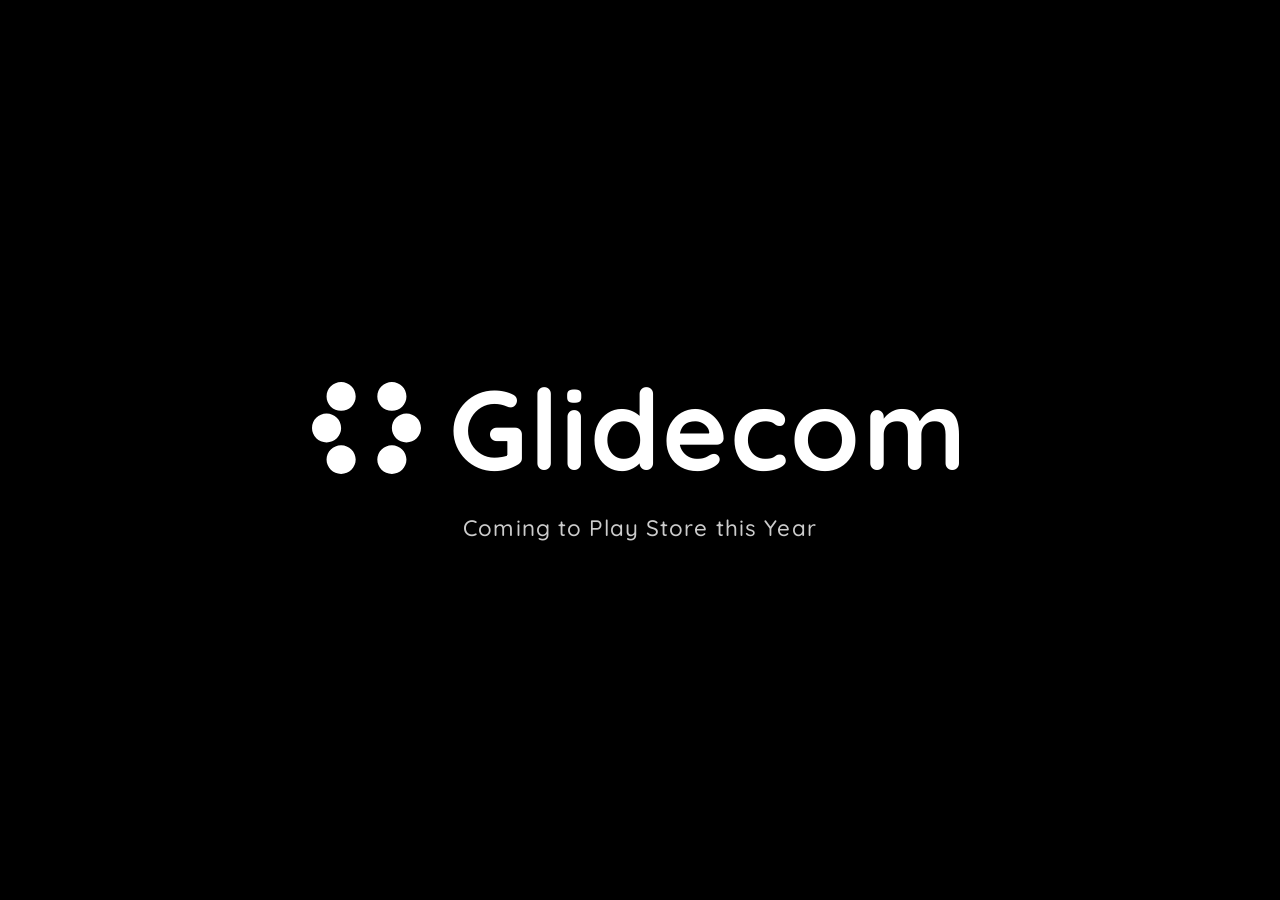
==== index.html @ dad22afb "added nylas page" ====
<!DOCTYPE html>
<html lang="en">
<head>
<meta charset="UTF-8">
<meta name="viewport" content="width=device-width, initial-scale=1.0">
<title>Glidecom</title>
<link rel="icon" type="image/svg+xml" href="glidecom_logo.svg">
<link rel="preconnect" href="https://fonts.googleapis.com">
<link rel="preconnect" href="https://fonts.gstatic.com" crossorigin>
<link href="https://fonts.googleapis.com/css2?family=Quicksand:wght@400;500;600;700&display=swap" rel="stylesheet">
<link rel="stylesheet" href="styles.css">
</head>
<body>
  <div class="title-row">
    <img src="glidecom_logo.svg" alt="Glidecom logo">
    <h1>Glidecom</h1>
  </div>
  <p>Coming to Play Store this Year</p>
</body>
</html>
---- styles.css ----
* {
  box-sizing: border-box;
  margin: 0;
  padding: 0;
}

html,
body {
  height: 100%;
}

body {
  display: flex;
  flex-direction: column;
  align-items: center;
  justify-content: center;
  padding: 24px;
  background-color: #000;
  color: #fff;
  font-family: 'Quicksand', sans-serif;
  text-align: center;
}

.title-row {
  display: flex;
  align-items: center;
  justify-content: center;
  gap: clamp(12px, 2.5vw, 28px);
}

.title-row img {
  width: auto;
  height: clamp(2.6rem, 8vw, 5.8rem);
}

h1 {
  font-size: clamp(3rem, 10vw, 7rem);
  font-weight: 700;
  letter-spacing: 0.02em;
}

p {
  margin-top: 16px;
  color: #ccc;
  font-size: clamp(1rem, 2.5vw, 1.4rem);
  font-weight: 500;
  letter-spacing: 0.05em;
}

.success-page {
  max-width: 700px;
}

.success-page img {
  width: clamp(3rem, 9vw, 5.8rem);
  height: auto;
  margin-bottom: 24px;
}

.success-page h1 {
  font-size: clamp(2.2rem, 7vw, 4.5rem);
}
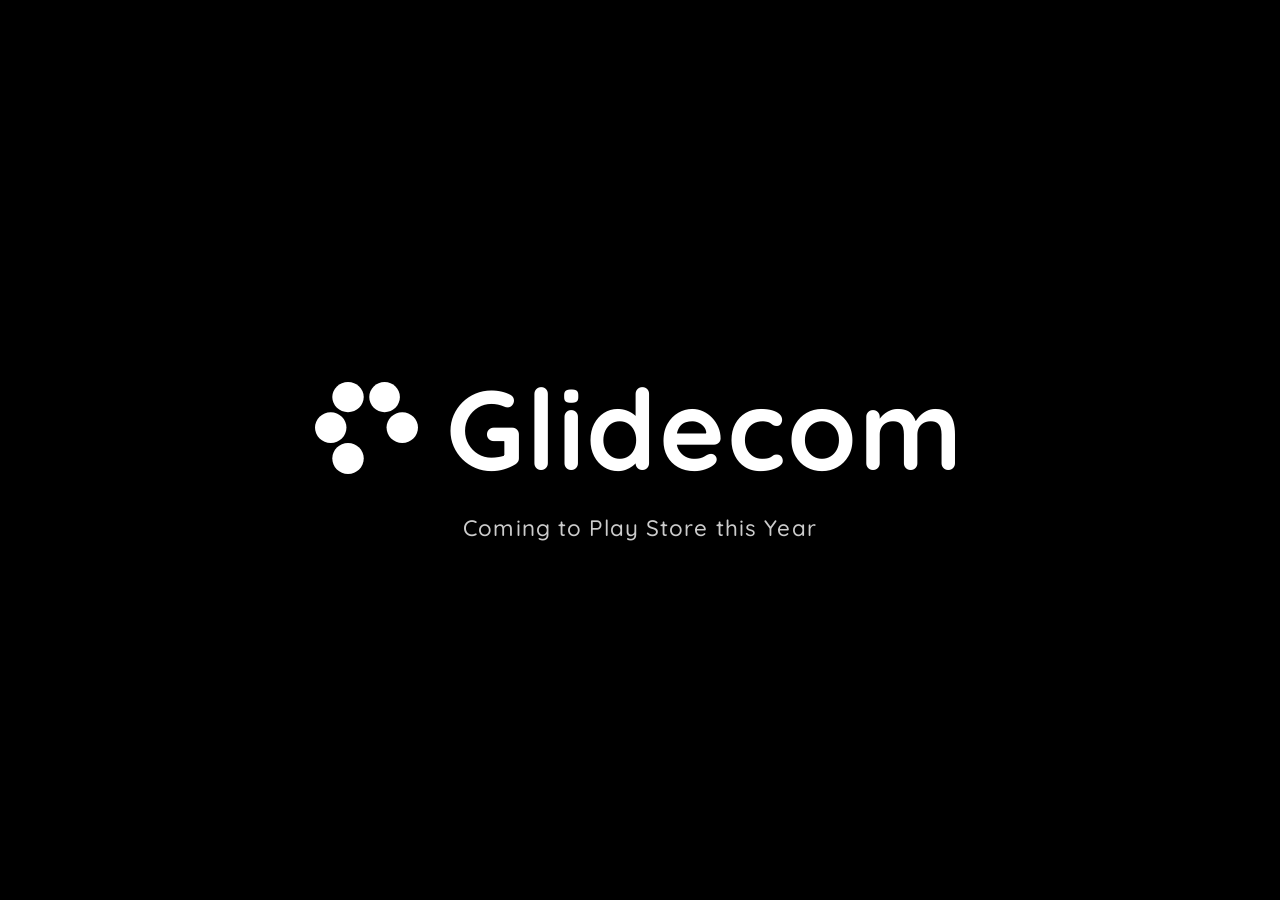
==== commit 3ac8cb26: "new nylas oauth callback page with hybrid redirect" ====
--- a/index.html
+++ b/index.html
@@ -4,7 +4,7 @@
 <meta charset="UTF-8">
 <meta name="viewport" content="width=device-width, initial-scale=1.0">
 <title>Glidecom</title>
-<link rel="icon" type="image/svg+xml" href="glidecom_logo.svg">
+<link rel="icon" type="image/svg+xml" href="assets/glidecom_logo.svg">
 <link rel="preconnect" href="https://fonts.googleapis.com">
 <link rel="preconnect" href="https://fonts.gstatic.com" crossorigin>
 <link href="https://fonts.googleapis.com/css2?family=Quicksand:wght@400;500;600;700&display=swap" rel="stylesheet">
@@ -12,7 +12,7 @@
 </head>
 <body>
   <div class="title-row">
-    <img src="glidecom_logo.svg" alt="Glidecom logo">
+    <img src="assets/glidecom_logo.svg" alt="Glidecom logo">
     <h1>Glidecom</h1>
   </div>
   <p>Coming to Play Store this Year</p>
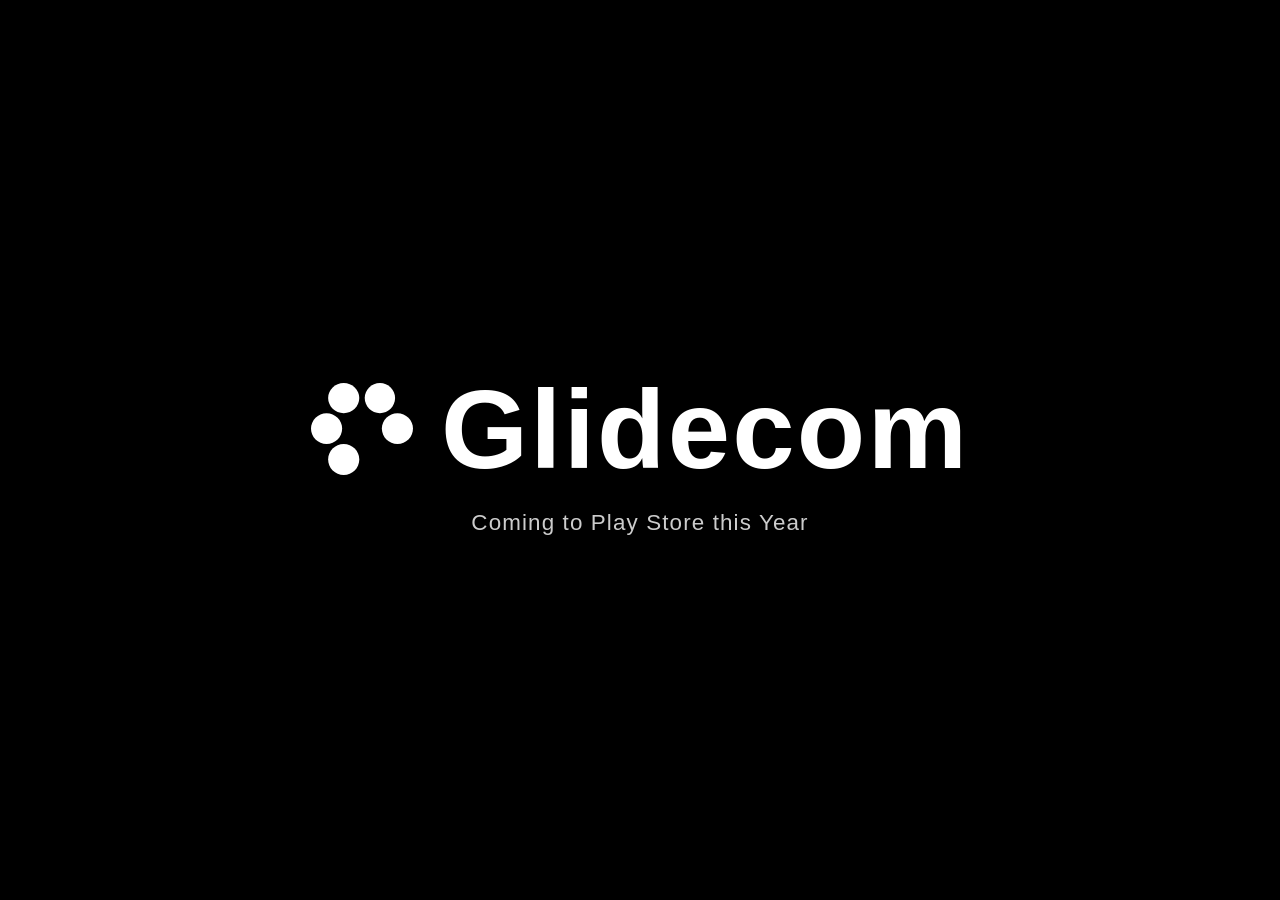
==== commit 3ea8c093: "rechtstexte" ====
--- a/index.html
+++ b/index.html
@@ -5,9 +5,6 @@
 <meta name="viewport" content="width=device-width, initial-scale=1.0">
 <title>Glidecom</title>
 <link rel="icon" type="image/svg+xml" href="assets/glidecom_logo.svg">
-<link rel="preconnect" href="https://fonts.googleapis.com">
-<link rel="preconnect" href="https://fonts.gstatic.com" crossorigin>
-<link href="https://fonts.googleapis.com/css2?family=Quicksand:wght@400;500;600;700&display=swap" rel="stylesheet">
 <link rel="stylesheet" href="styles.css">
 </head>
 <body>
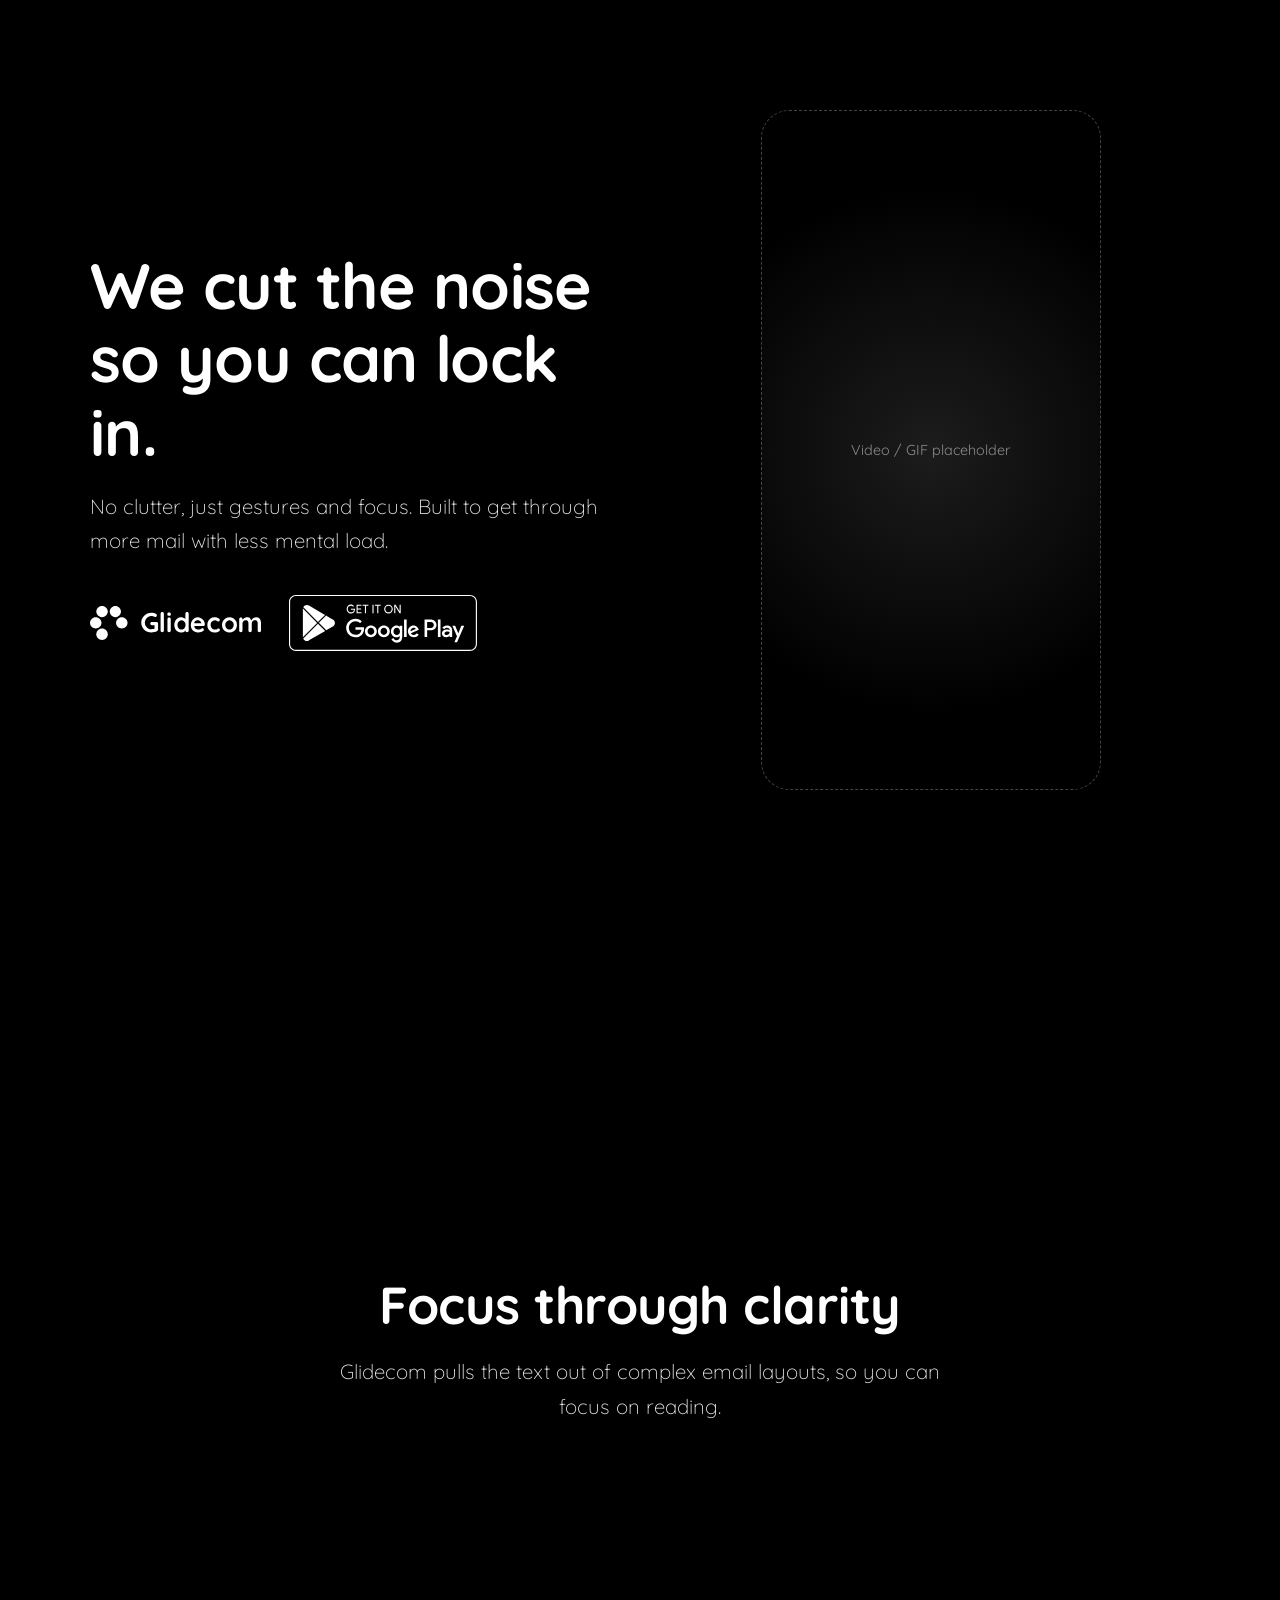
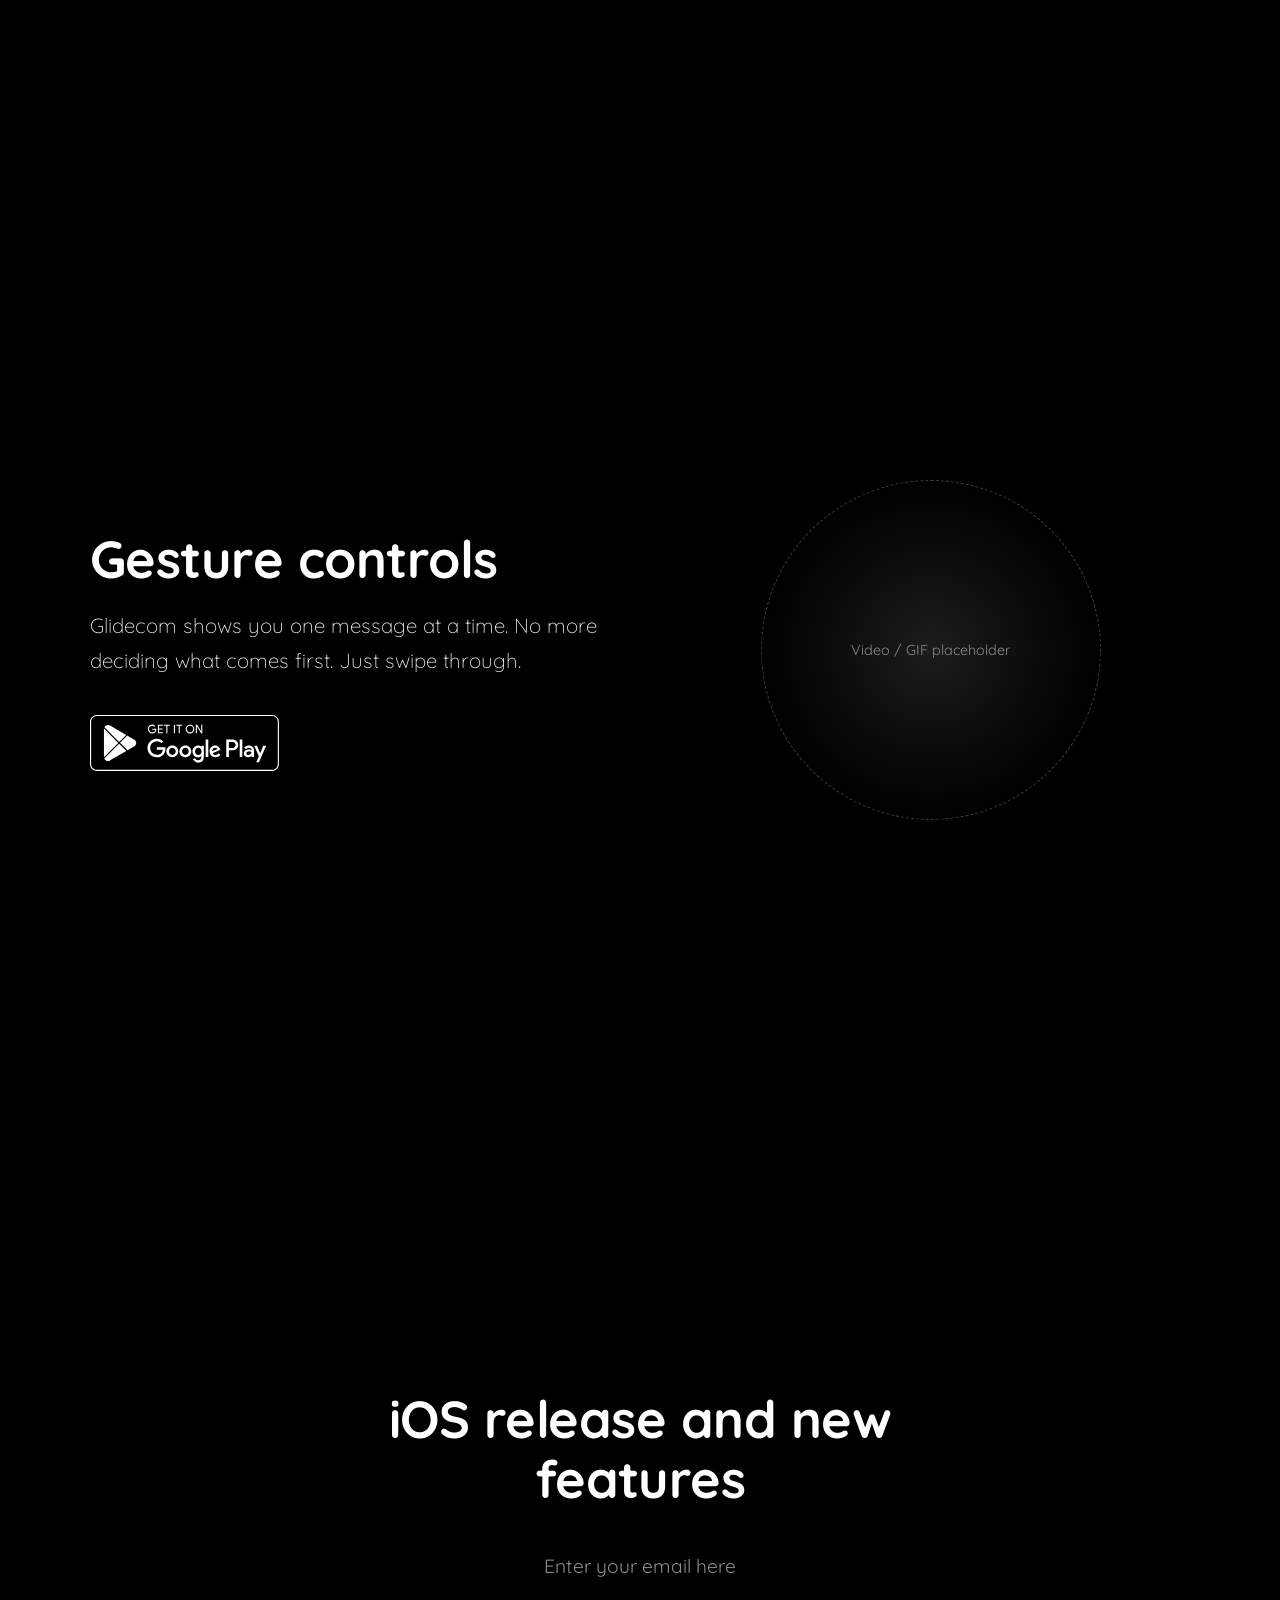
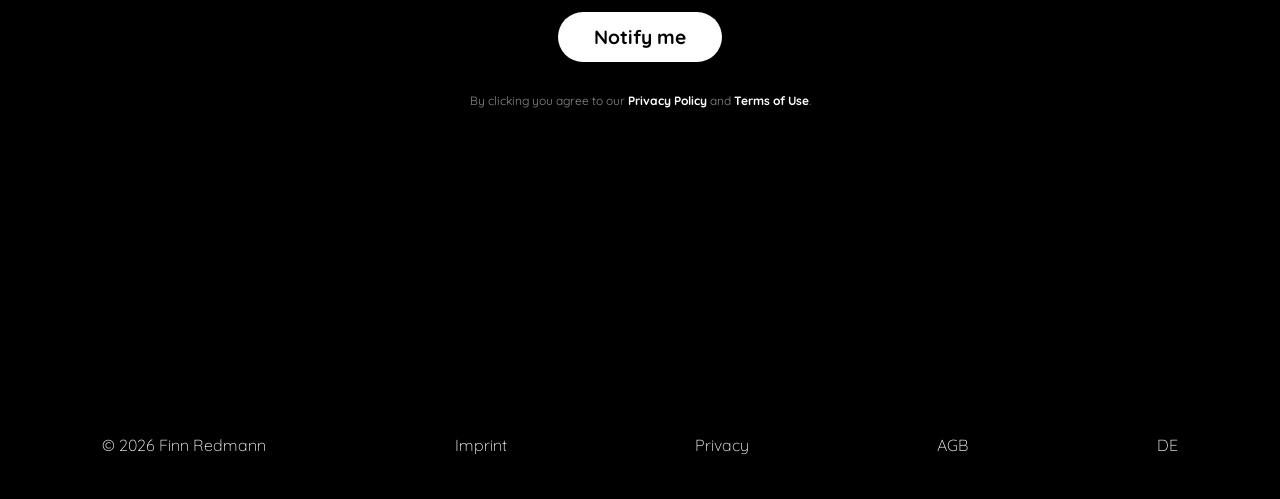
==== commit 475160cd: "landing design" ====
--- a/index.html
+++ b/index.html
@@ -1,17 +1,82 @@
 <!DOCTYPE html>
 <html lang="en">
 <head>
-<meta charset="UTF-8">
-<meta name="viewport" content="width=device-width, initial-scale=1.0">
-<title>Glidecom</title>
-<link rel="icon" type="image/svg+xml" href="assets/glidecom_logo.svg">
+<meta charset="utf-8">
+<meta name="viewport" content="width=device-width, initial-scale=1">
+<title>Glidecom – Email without the noise</title>
+<meta name="description"
+  content="Glidecom is a focused email app for Android. One message at a time, gesture controls, no clutter.">
+<meta name="theme-color" content="#000000">
+<link rel="alternate" hreflang="en" href="/">
+<link rel="alternate" hreflang="de" href="/de/">
+<link rel="preload" href="assets/Quicksand-VariableFont_wght.ttf" as="font" type="font/ttf" crossorigin>
 <link rel="stylesheet" href="styles.css">
 </head>
 <body>
-  <div class="title-row">
-    <img src="assets/glidecom_logo.svg" alt="Glidecom logo">
-    <h1>Glidecom</h1>
+<section class="page">
+  <div class="split">
+    <div>
+      <h1>We cut the noise so you can lock in.</h1>
+      <p class="lead">No clutter, just gestures and focus. Built to get through more mail with less mental load.</p>
+      <div class="cta">
+        <img class="logo" src="assets/glidecom_logo_text.svg" alt="Glidecom">
+        <a href="#" aria-label="Get it on Google Play"><img class="badge" src="assets/play_store_badge_desaturated.svg"
+            alt="Get it on Google Play"></a>
+      </div>
+    </div>
+    <!-- PLATZHALTER: Handy-Mockup (Video/GIF) -->
+    <div class="ph phone">Video / GIF placeholder</div>
   </div>
-  <p>Coming to Play Store this Year</p>
+</section>
+
+<section class="page">
+  <div class="center">
+    <h2>Focus through clarity</h2>
+    <p class="lead">Glidecom pulls the text out of complex email layouts, so you can focus on reading.</p>
+  </div>
+</section>
+
+<section class="page">
+  <div class="split">
+    <div>
+      <h2>Gesture controls</h2>
+      <p class="lead">Glidecom shows you one message at a time. No more deciding what comes first. Just swipe through.
+      </p>
+      <div class="cta">
+        <a href="#" aria-label="Get it on Google Play"><img class="badge" src="assets/play_store_badge_desaturated.svg"
+            alt="Get it on Google Play"></a>
+      </div>
+    </div>
+    <!-- PLATZHALTER: Grafik Gesten (Video/GIF) -->
+    <div class="ph sq">Video / GIF placeholder</div>
+  </div>
+</section>
+
+<section class="page">
+  <div class="center">
+    <h2>iOS release and new features</h2>
+    <div id="signup">
+      <form id="nl" class="nl" data-ok="You're on the list. We'll let you know." data-dup="You're already on the list."
+        data-err="Something went wrong. Please try again.">
+        <input type="email" name="email" required autocomplete="email" placeholder="Enter your email here"
+          aria-label="Enter your email here">
+        <button type="submit">Notify me</button>
+        <p id="msg" role="status" aria-live="polite"></p>
+      </form>
+      <p class="legal">By clicking you agree to our <a href="/privacy-policy/">Privacy Policy</a> and <a
+          href="/terms-of-use/">Terms of Use</a>.</p>
+    </div>
+  </div>
+</section>
+
+<footer>
+  <span>© 2026 Finn Redmann</span>
+  <a href="/imprint/">Imprint</a>
+  <a href="/privacy-policy/">Privacy</a>
+  <a href="/terms-of-use/">AGB</a>
+  <a href="/de/" hreflang="de" lang="de">DE</a>
+</footer>
+
+<script src="app.js"></script>
 </body>
-</html>
+</html>
--- a/styles.css
+++ b/styles.css
@@ -1,63 +1,254 @@
+@font-face {
+  font-family: Quicksand;
+  src: url(assets/Quicksand-VariableFont_wght.ttf) format("truetype");
+  font-weight: 300 700;
+  font-display: swap
+}
+
+:root {
+  --mut: #8a8a8a;
+  --line: #444
+}
 
 * {
   box-sizing: border-box;
-  margin: 0;
-  padding: 0;
-}
-
-html,
+  margin: 0
+}
+
+html {
+  background: #000;
+  color-scheme: dark;
+  scroll-behavior: smooth
+}
+
 body {
-  height: 100%;
-}
-
-body {
-  display: flex;
-  flex-direction: column;
-  align-items: center;
-  justify-content: center;
-  padding: 24px;
-  background-color: #000;
-  color: #fff;
-  font-family: 'Quicksand', sans-serif;
-  text-align: center;
-}
-
-.title-row {
+  background: #000;
+    color: #fff;
+    font-family: Quicksand, system-ui, sans-serif;
+    line-height: 1.7;
+    -webkit-font-smoothing: antialiased
+  }
+  
+  h1,
+  h2 {
+    font-weight: 700;
+    line-height: 1.15;
+    letter-spacing: -.01em
+  }
+  
+  h1 {
+    font-size: clamp(2.4rem, 5.5vw, 4rem)
+  }
+  
+  h2 {
+    font-size: clamp(2rem, 4.5vw, 3.25rem)
+  }
+  
+  .lead {
+    font-size: clamp(1.05rem, 1.6vw, 1.3rem);
+    font-weight: 300;
+    color: #e8e8e8;
+    margin-top: 1.25rem;
+    max-width: 34em
+  }
+  
+  .page {
+    min-height: 100vh;
+    min-height: 100svh;
   display: flex;
   align-items: center;
   justify-content: center;
-  gap: clamp(12px, 2.5vw, 28px);
-}
-
-.title-row img {
+  padding: 64px 24px
+  }
+  
+  .split {
+    display: grid;
+    grid-template-columns: 1fr 1fr;
+    gap: 64px;
+    align-items: center;
+    width: 100%;
+    max-width: 1100px
+  }
+  
+  .center {
+  text-align: center;
+  max-width: 620px;
+    width: 100%
+}
+
+.center .lead {
+  margin-inline: auto
+}
+
+.cta {
+  display: flex;
+  align-items: center;
+  gap: 28px;
+    margin-top: 2.25rem;
+    flex-wrap: wrap
+}
+
+.logo {
+  height: 34px;
   width: auto;
-  height: clamp(2.6rem, 8vw, 5.8rem);
-}
-
-h1 {
-  font-size: clamp(3rem, 10vw, 7rem);
+  display: block
+  }
+  
+  .badge {
+    height: 56px;
+    width: auto;
+    display: block
+  }
+  
+  .ph {
+    width: 100%;
+    max-width: 340px;
+    margin-inline: auto;
+    border: 1.5px dashed var(--line);
+    border-radius: 28px;
+    display: grid;
+    place-items: center;
+    padding: 16px;
+    color: var(--mut);
+    font-size: .9rem;
+    text-align: center;
+    background: radial-gradient(circle, #1c1c1c, #000 70%)
+  }
+  
+  .ph.phone {
+    aspect-ratio: 9/18
+  }
+  
+  .ph.sq {
+    aspect-ratio: 1;
+    border-radius: 50%
+  }
+  
+  .nl {
+    display: flex;
+    flex-direction: column;
+    align-items: center;
+    gap: 1.25rem;
+    margin-top: 2rem
+  }
+  
+  input {
+    width: 100%;
+    max-width: 360px;
+    background: transparent;
+    border: 0;
+    border-radius: 0;
+    color: #fff;
+    font: inherit;
+    font-size: 1.2rem;
+    text-align: center;
+    padding: .6rem
+  }
+  
+  input::placeholder {
+    color: var(--mut)
+  }
+  
+  input:focus,
+  input:focus-visible {
+    outline: none
+}
+
+button {
+  font: inherit;
   font-weight: 700;
-  letter-spacing: 0.02em;
-}
-
-p {
-  margin-top: 16px;
-  color: #ccc;
-  font-size: clamp(1rem, 2.5vw, 1.4rem);
-  font-weight: 500;
-  letter-spacing: 0.05em;
-}
-
-.success-page {
-  max-width: 700px;
-}
-
-.success-page img {
-  width: clamp(3rem, 9vw, 5.8rem);
-  height: auto;
-  margin-bottom: 24px;
-}
-
-.success-page h1 {
-  font-size: clamp(2.2rem, 7vw, 4.5rem);
-}
+  font-size: 1.2rem;
+    background: #fff;
+    color: #000;
+    border: 0;
+    border-radius: 999px;
+    padding: .55rem 2.25rem;
+    cursor: pointer
+  }
+  
+  button:disabled {
+    opacity: .5;
+    cursor: default
+  }
+  
+  :focus-visible {
+    outline: 2px solid #fff;
+    outline-offset: 4px
+  }
+  
+  #msg {
+    min-height: 1.6em;
+    font-size: .95rem
+  }
+  
+  .legal {
+    font-size: .75rem;
+    color: var(--mut);
+    margin-top: -1rem;
+  }
+  
+  .legal a {
+    color: #fff;
+    font-weight: 700
+  }
+  
+  a {
+    color: #fff;
+    text-decoration: none
+  }
+  
+  footer a:hover {
+    text-decoration: underline
+  }
+  
+  footer {
+    display: flex;
+    flex-wrap: wrap;
+    justify-content: space-around;
+    gap: 16px 32px;
+    padding: 32px 24px 40px
+  }
+  
+  footer a,
+  footer span {
+    font-weight: 300
+  }
+  
+  @media(max-width:800px) {
+    .split {
+      grid-template-columns: 1fr;
+      gap: 48px;
+      text-align: center
+    }
+  
+    .lead {
+      margin-inline: auto
+    }
+  
+    .cta {
+      justify-content: center;
+      gap: 20px
+    }
+
+        .logo {
+          height: 30px
+        }
+
+        .badge {
+          height: 50px
+        }
+
+        .ph {
+          max-width: 260px
+        }
+
+        .ph.sq {
+          max-width: 240px
+        }
+        }
+        .done {
+          display: block;
+          width: 88px;
+          height: 88px;
+          margin: 2.5rem auto 0
+        }
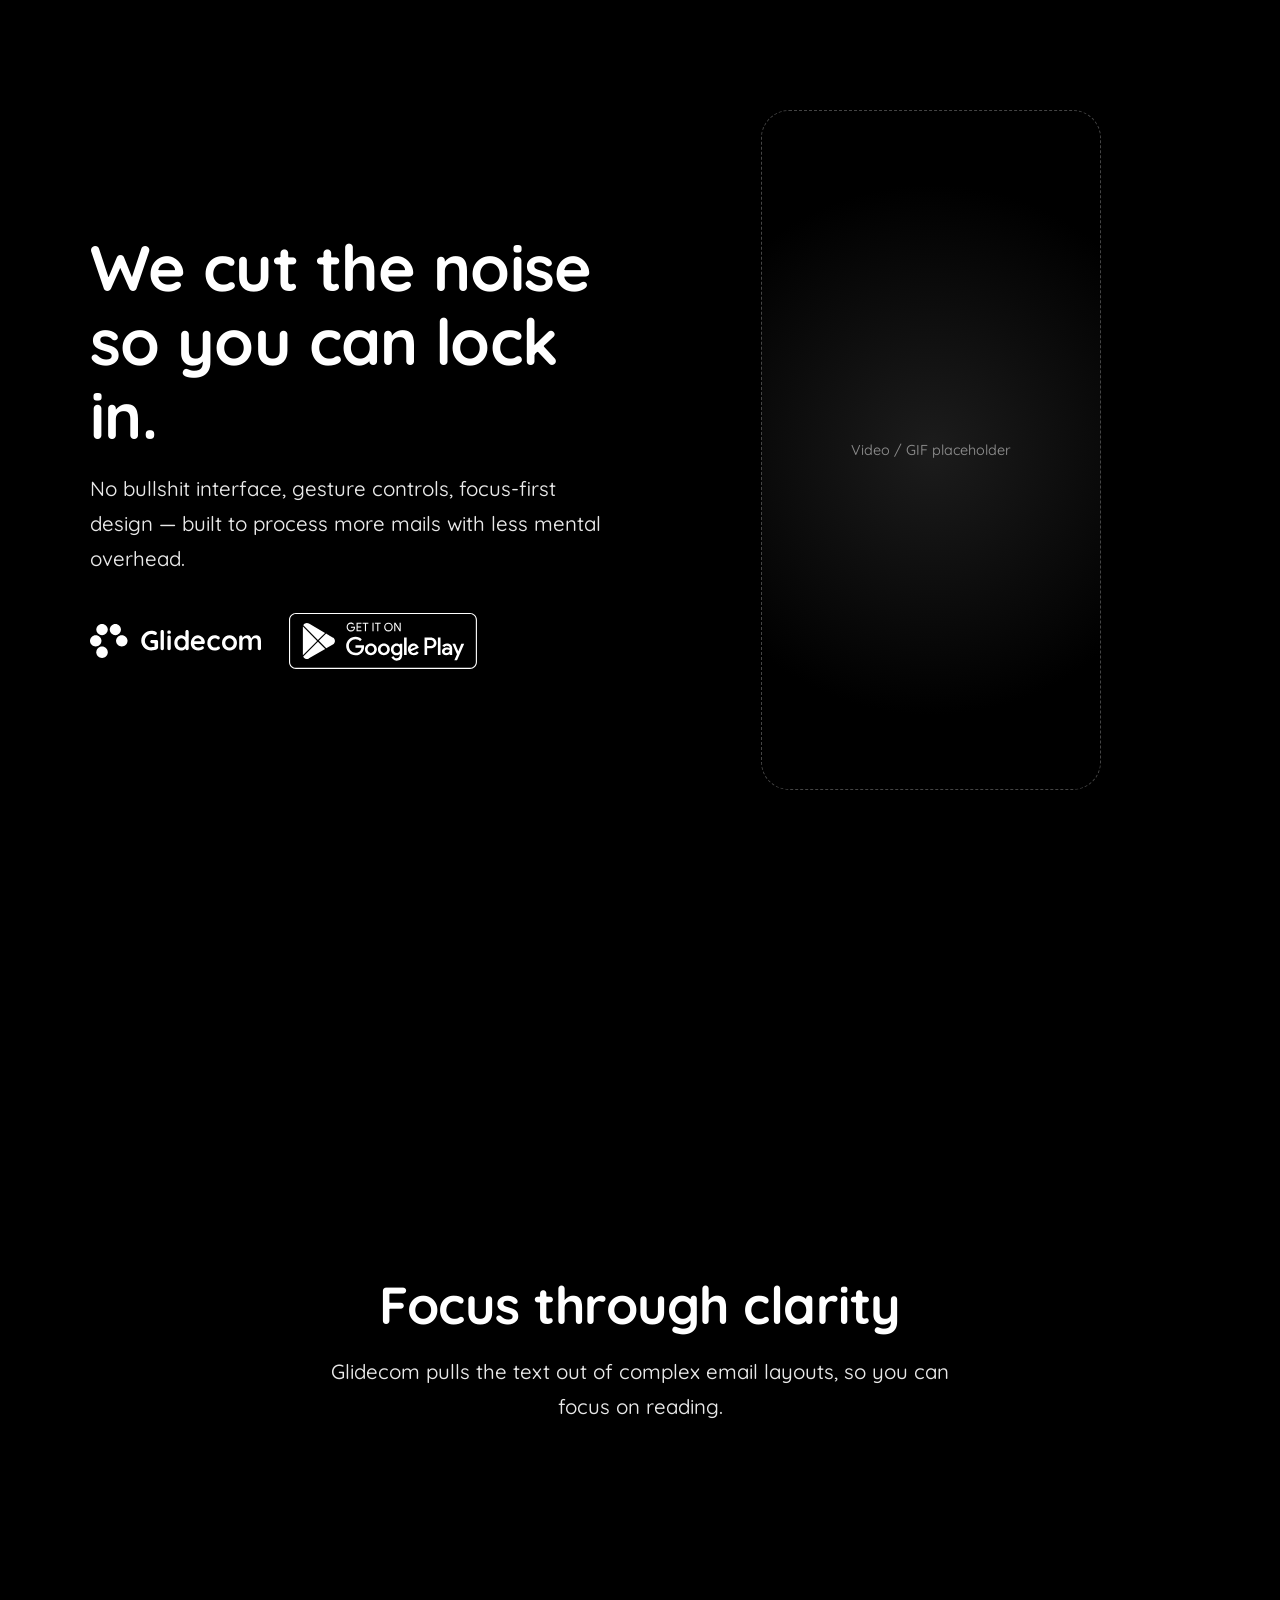
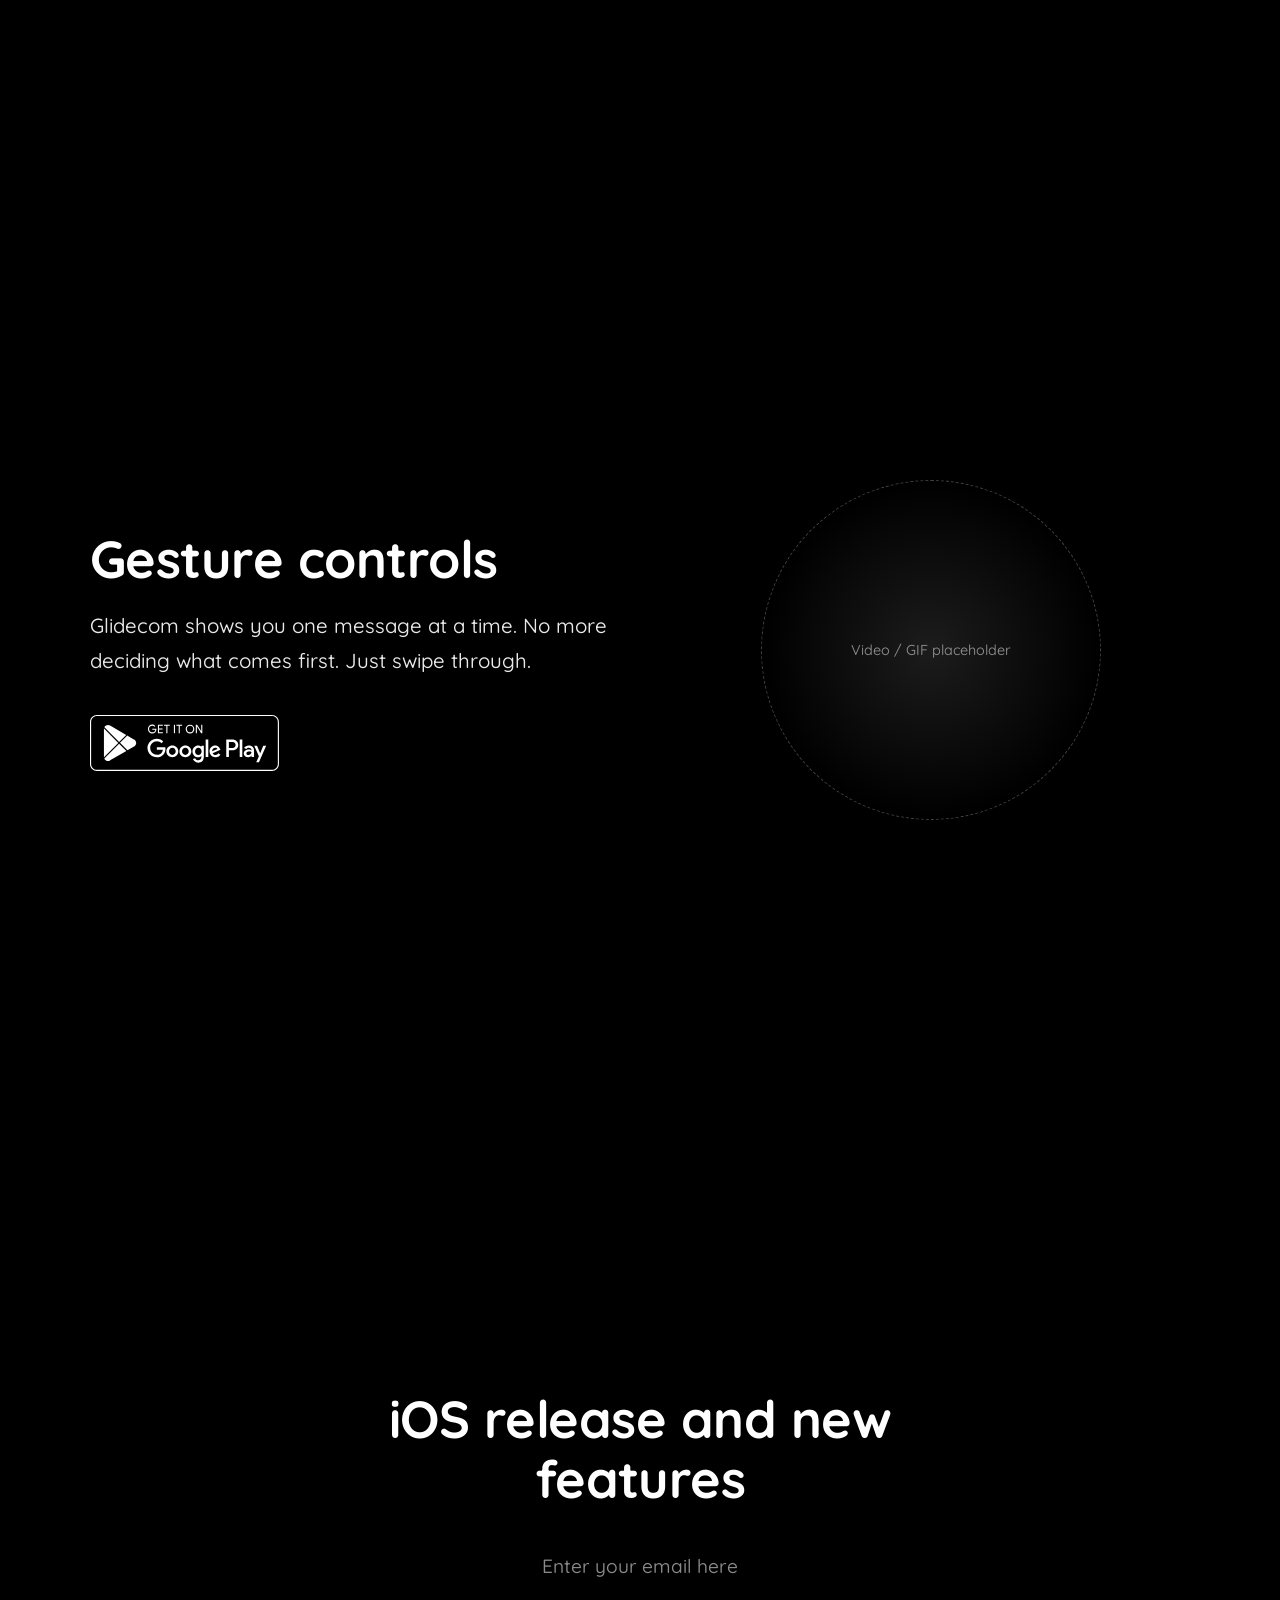
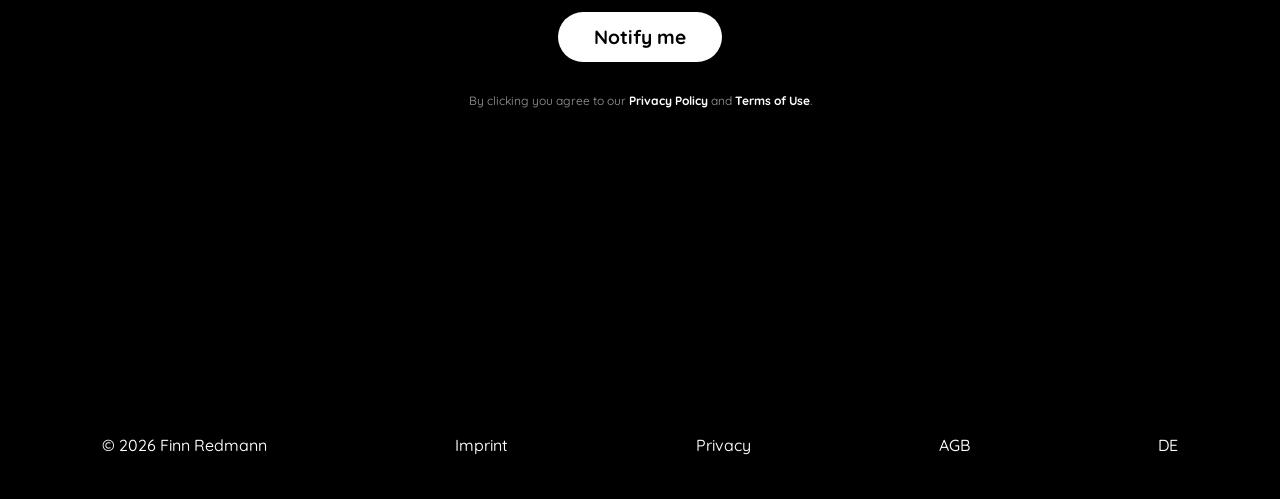
==== commit 750ad16d: "faq page" ====
--- a/index.html
+++ b/index.html
@@ -17,7 +17,8 @@
   <div class="split">
     <div>
       <h1>We cut the noise so you can lock in.</h1>
-      <p class="lead">No clutter, just gestures and focus. Built to get through more mail with less mental load.</p>
+      <p class="lead">No bullshit interface, gesture controls, focus-first design — built to process more mails with less
+        mental overhead.</p>
       <div class="cta">
         <img class="logo" src="assets/glidecom_logo_text.svg" alt="Glidecom">
         <a href="#" aria-label="Get it on Google Play"><img class="badge" src="assets/play_store_badge_desaturated.svg"
--- a/styles.css
+++ b/styles.css
@@ -1,7 +1,7 @@
 @font-face {
   font-family: Quicksand;
   src: url(assets/Quicksand-VariableFont_wght.ttf) format("truetype");
-  font-weight: 300 700;
+  font-weight: 450 700;
   font-display: swap
 }
 
@@ -25,6 +25,7 @@
   background: #000;
     color: #fff;
     font-family: Quicksand, system-ui, sans-serif;
+    font-weight: 450;
     line-height: 1.7;
     -webkit-font-smoothing: antialiased
   }
@@ -46,7 +47,7 @@
   
   .lead {
     font-size: clamp(1.05rem, 1.6vw, 1.3rem);
-    font-weight: 300;
+    font-weight: 450;
     color: #e8e8e8;
     margin-top: 1.25rem;
     max-width: 34em
@@ -211,7 +212,7 @@
   
   footer a,
   footer span {
-    font-weight: 300
+    font-weight: 450
   }
   
   @media(max-width:800px) {
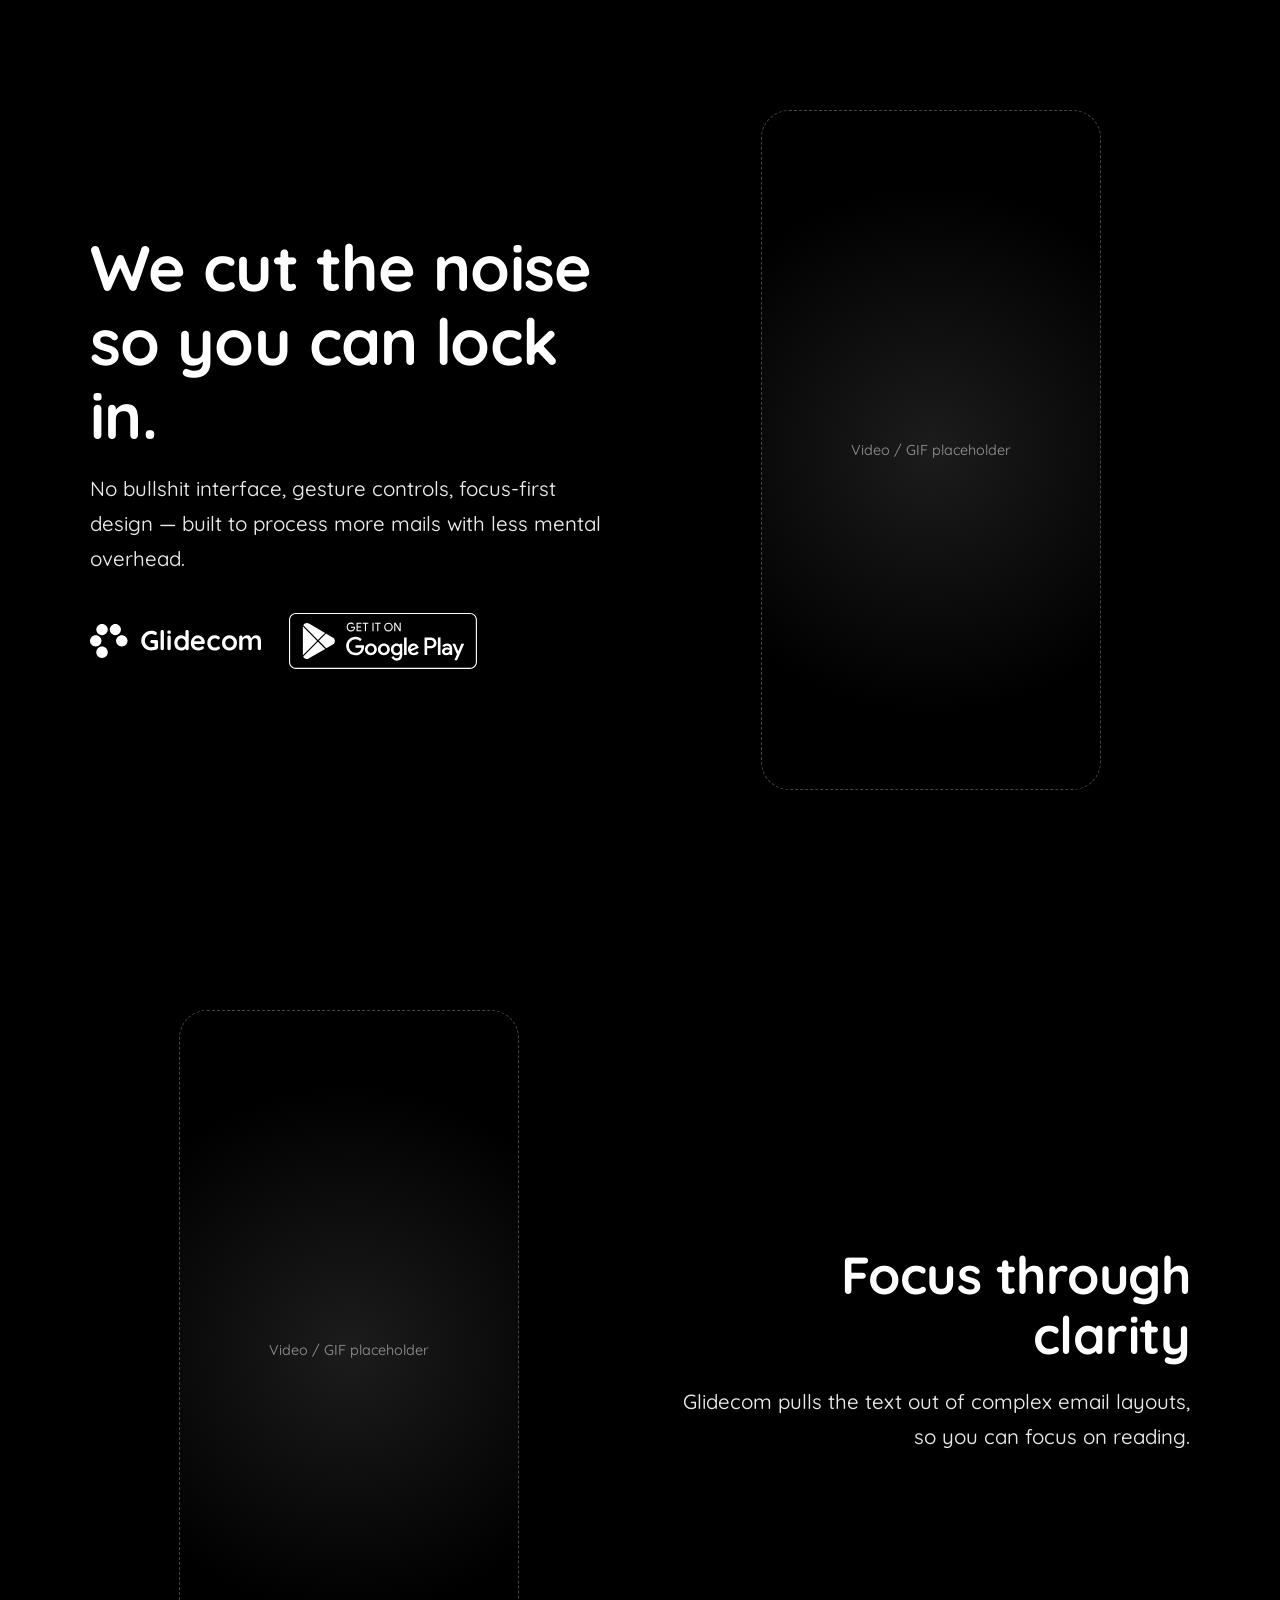
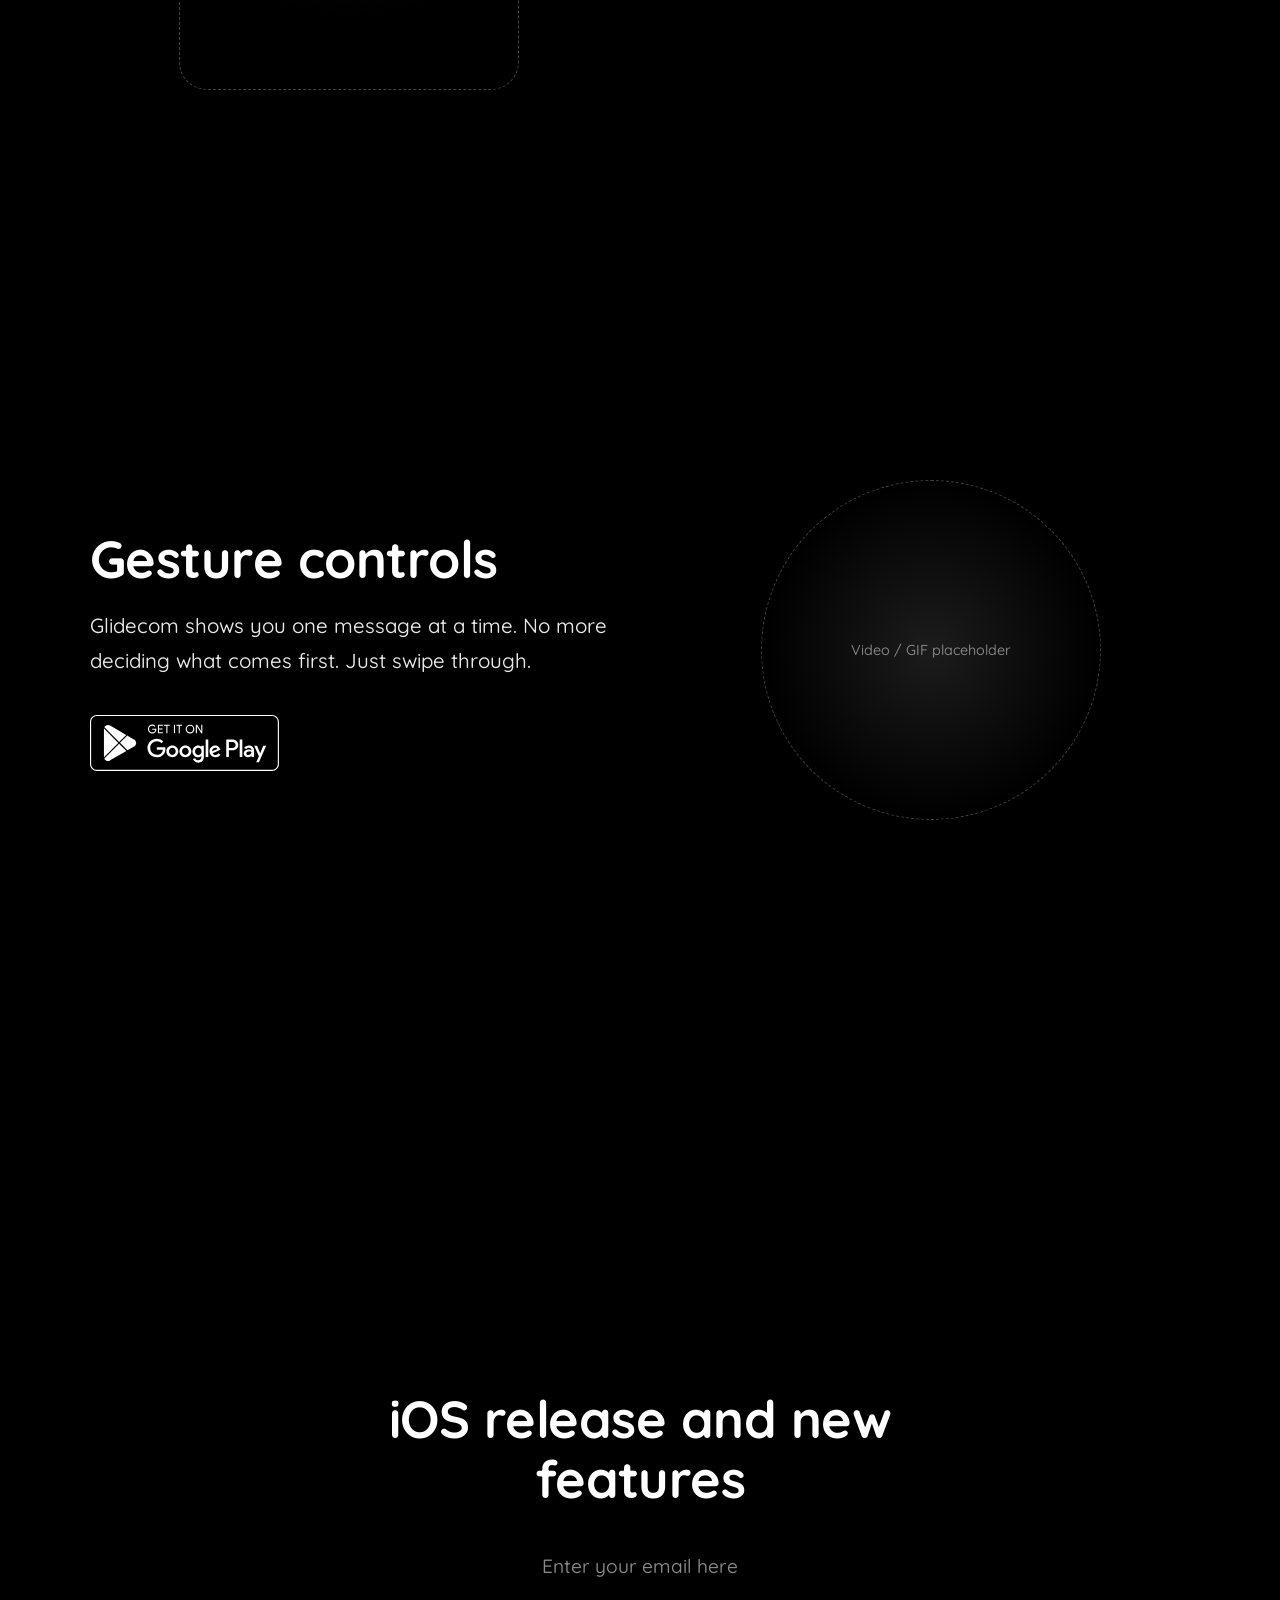
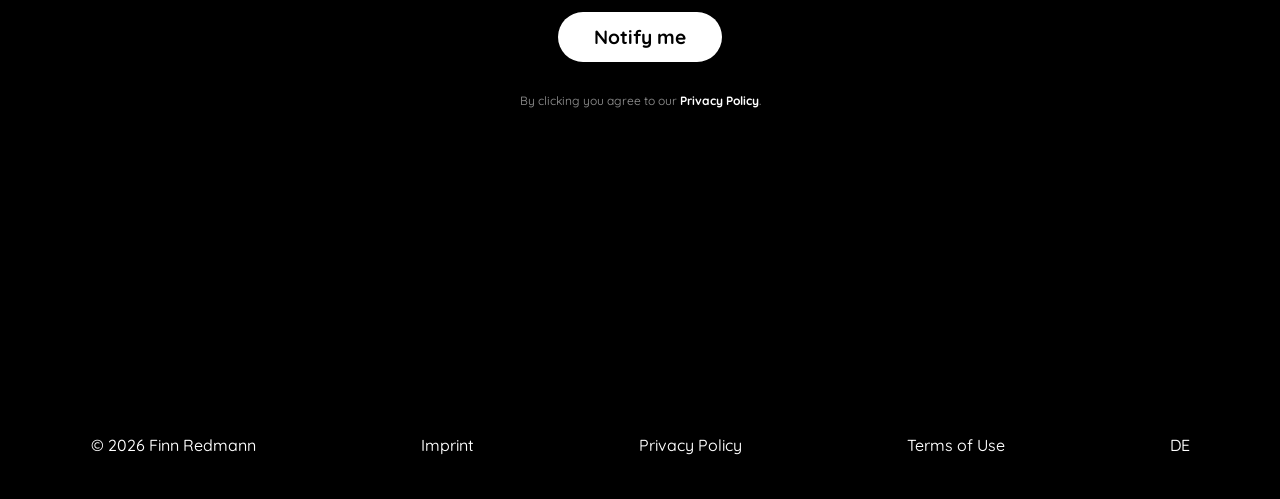
==== commit a11c24cc: "add mockup" ====
--- a/index.html
+++ b/index.html
@@ -31,9 +31,13 @@
 </section>
 
 <section class="page">
-  <div class="center">
-    <h2>Focus through clarity</h2>
-    <p class="lead">Glidecom pulls the text out of complex email layouts, so you can focus on reading.</p>
+  <div class="split focus-section">
+    <!-- PLATZHALTER: Handy-Mockup (Video/GIF) -->
+    <div class="ph phone">Video / GIF placeholder</div>
+    <div class="focus-section__copy">
+      <h2>Focus through clarity</h2>
+      <p class="lead">Glidecom pulls the text out of complex email layouts, so you can focus on reading.</p>
+    </div>
   </div>
 </section>
 
@@ -64,8 +68,7 @@
         <button type="submit">Notify me</button>
         <p id="msg" role="status" aria-live="polite"></p>
       </form>
-      <p class="legal">By clicking you agree to our <a href="/privacy-policy/">Privacy Policy</a> and <a
-          href="/terms-of-use/">Terms of Use</a>.</p>
+      <p class="legal">By clicking you agree to our <a href="/privacy-policy/">Privacy Policy</a>.</p>
     </div>
   </div>
 </section>
@@ -73,8 +76,8 @@
 <footer>
   <span>© 2026 Finn Redmann</span>
   <a href="/imprint/">Imprint</a>
-  <a href="/privacy-policy/">Privacy</a>
-  <a href="/terms-of-use/">AGB</a>
+  <a href="/privacy-policy/">Privacy Policy</a>
+  <a href="/terms-of-use/">Terms of Use</a>
   <a href="/de/" hreflang="de" lang="de">DE</a>
 </footer>
 
--- a/styles.css
+++ b/styles.css
@@ -69,6 +69,10 @@
     align-items: center;
     width: 100%;
     max-width: 1100px
+  }
+
+  .focus-section__copy {
+    text-align: right
   }
   
   .center {
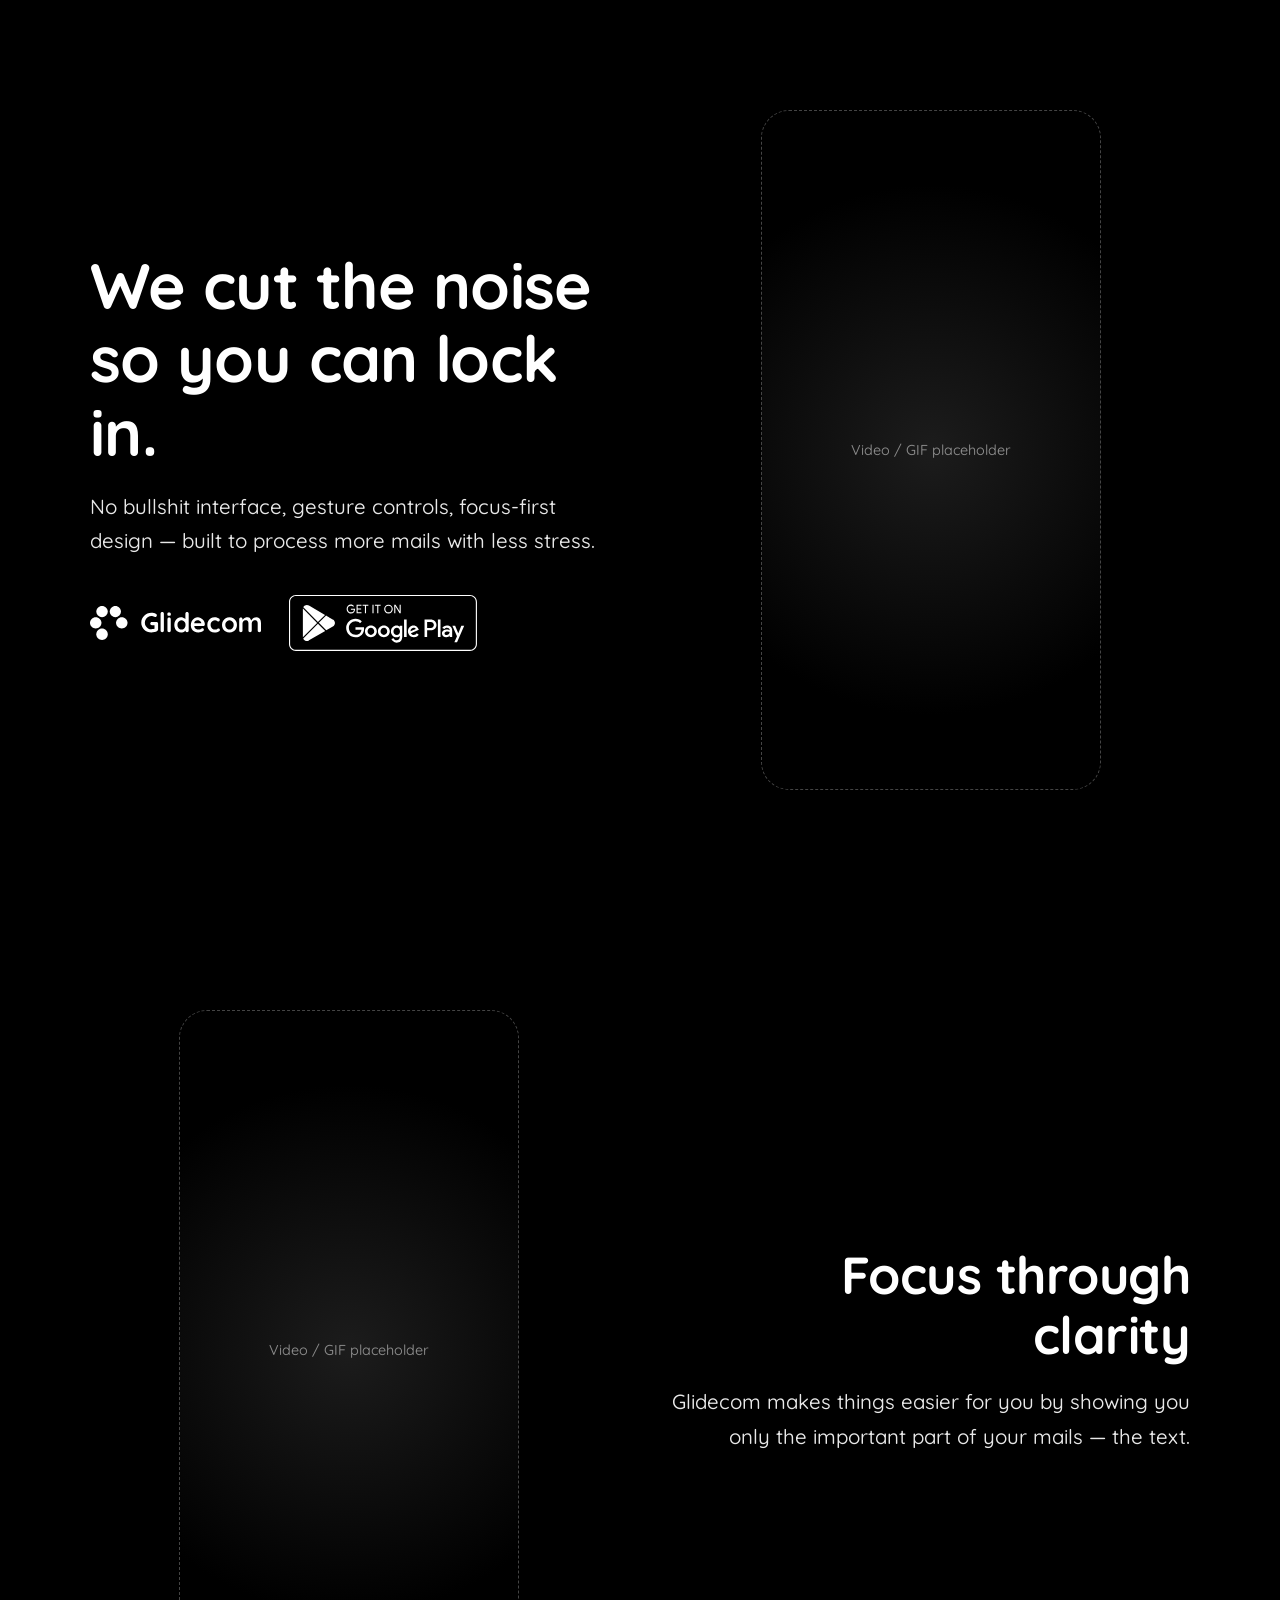
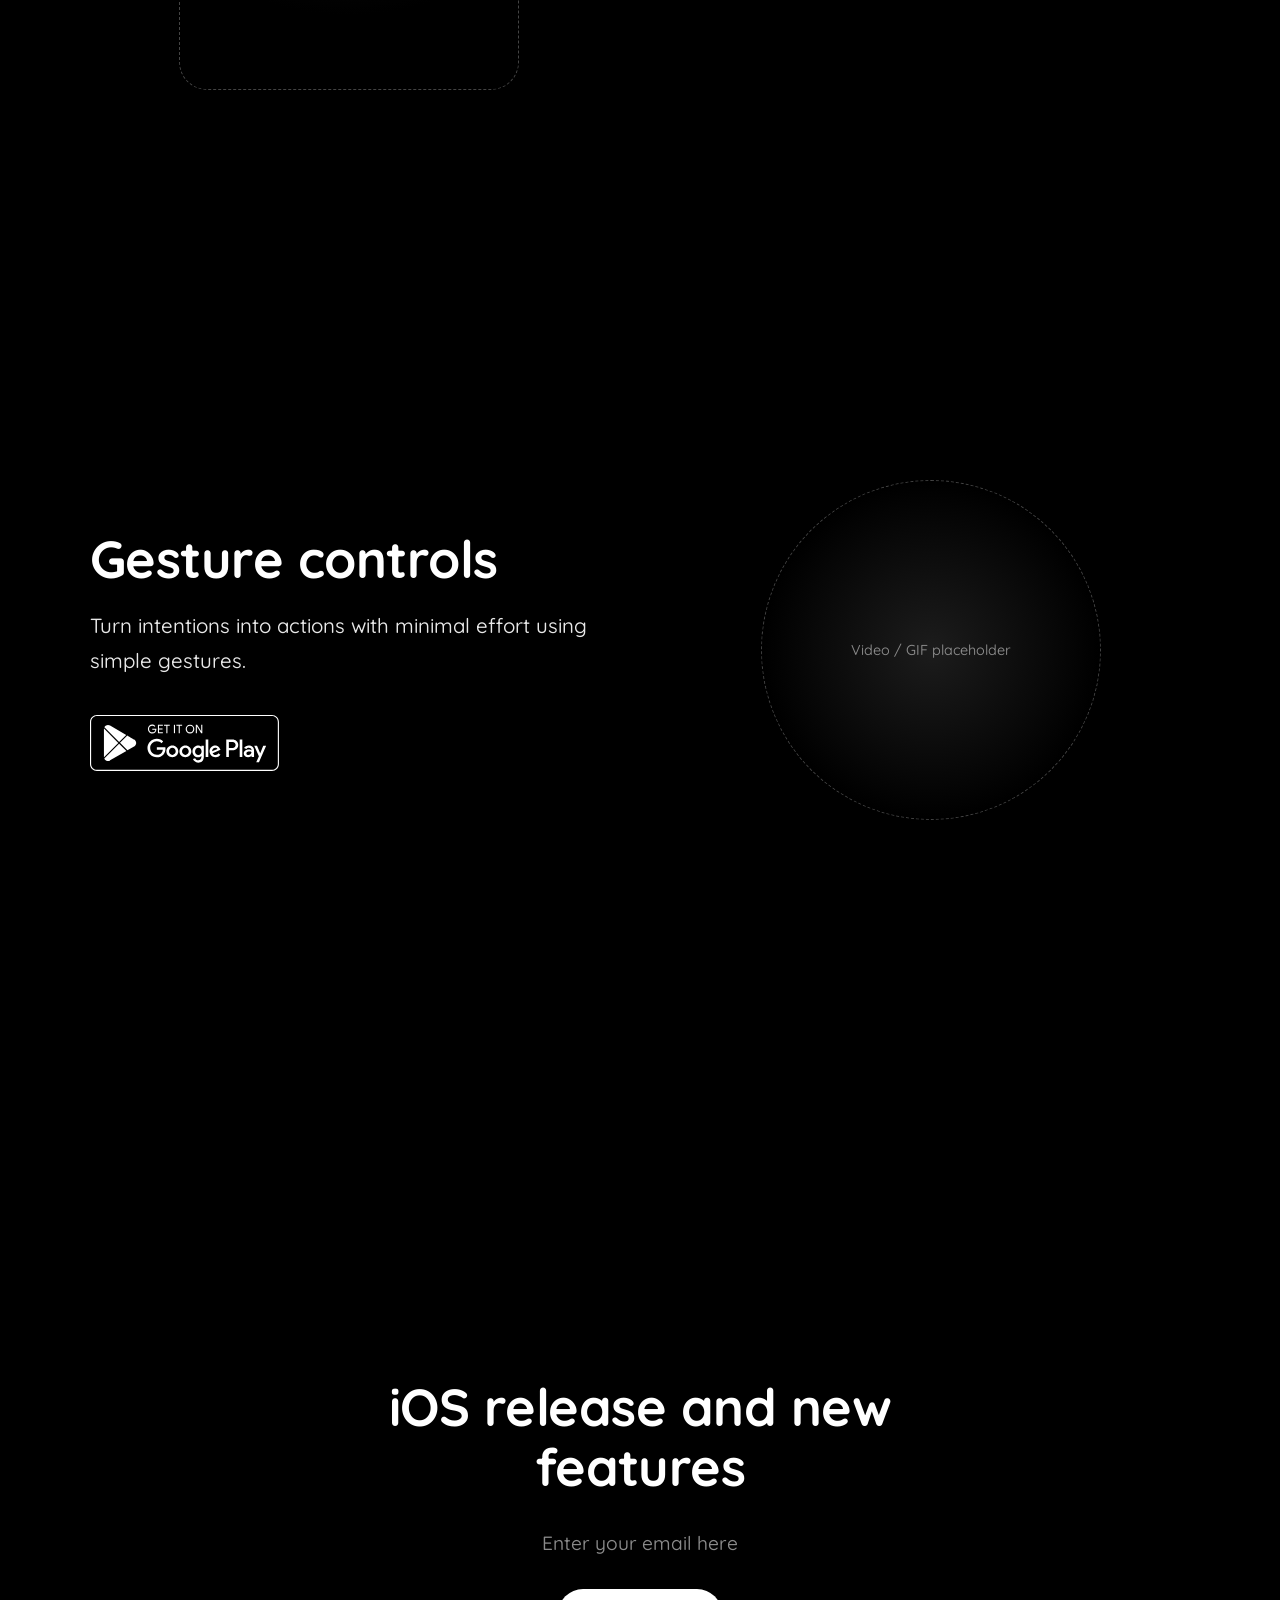
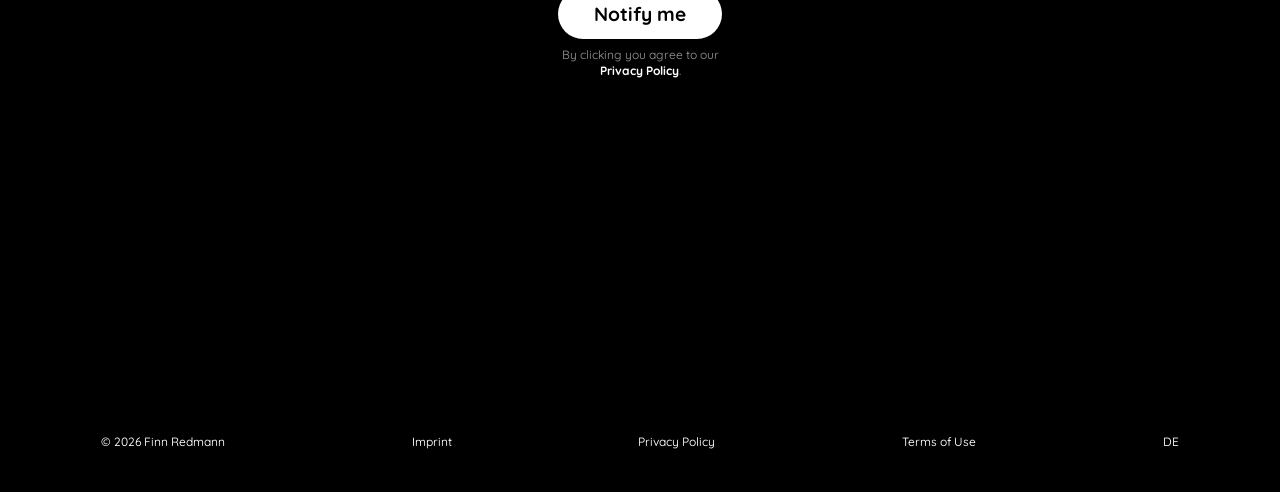
==== commit f1d0be9f: "german landing page copy; favicon fix" ====
--- a/index.html
+++ b/index.html
@@ -3,10 +3,9 @@
 <head>
 <meta charset="utf-8">
 <meta name="viewport" content="width=device-width, initial-scale=1">
-<title>Glidecom – Email without the noise</title>
-<meta name="description"
-  content="Glidecom is a focused email app for Android. One message at a time, gesture controls, no clutter.">
+<title>Glidecom</title>
 <meta name="theme-color" content="#000000">
+<link rel="icon" href="assets/favicon.svg" type="image/svg+xml">
 <link rel="alternate" hreflang="en" href="/">
 <link rel="alternate" hreflang="de" href="/de/">
 <link rel="preload" href="assets/Quicksand-VariableFont_wght.ttf" as="font" type="font/ttf" crossorigin>
@@ -18,7 +17,7 @@
     <div>
       <h1>We cut the noise so you can lock in.</h1>
       <p class="lead">No bullshit interface, gesture controls, focus-first design — built to process more mails with less
-        mental overhead.</p>
+        stress.</p>
       <div class="cta">
         <img class="logo" src="assets/glidecom_logo_text.svg" alt="Glidecom">
         <a href="#" aria-label="Get it on Google Play"><img class="badge" src="assets/play_store_badge_desaturated.svg"
@@ -36,7 +35,8 @@
     <div class="ph phone">Video / GIF placeholder</div>
     <div class="focus-section__copy">
       <h2>Focus through clarity</h2>
-      <p class="lead">Glidecom pulls the text out of complex email layouts, so you can focus on reading.</p>
+      <p class="lead">Glidecom makes things easier for you by showing you only the important part of your mails — the text.
+      </p>
     </div>
   </div>
 </section>
@@ -45,7 +45,7 @@
   <div class="split">
     <div>
       <h2>Gesture controls</h2>
-      <p class="lead">Glidecom shows you one message at a time. No more deciding what comes first. Just swipe through.
+      <p class="lead">Turn intentions into actions with minimal effort using simple gestures.
       </p>
       <div class="cta">
         <a href="#" aria-label="Get it on Google Play"><img class="badge" src="assets/play_store_badge_desaturated.svg"
@@ -66,9 +66,9 @@
         <input type="email" name="email" required autocomplete="email" placeholder="Enter your email here"
           aria-label="Enter your email here">
         <button type="submit">Notify me</button>
+        <p class="legal">By clicking you agree to our <a href="/privacy-policy/">Privacy Policy</a>.</p>
         <p id="msg" role="status" aria-live="polite"></p>
       </form>
-      <p class="legal">By clicking you agree to our <a href="/privacy-policy/">Privacy Policy</a>.</p>
     </div>
   </div>
 </section>
--- a/styles.css
+++ b/styles.css
@@ -134,7 +134,7 @@
     flex-direction: column;
     align-items: center;
     gap: 1.25rem;
-    margin-top: 2rem
+    margin-top: 1.25rem
   }
   
   input {
@@ -189,7 +189,9 @@
   .legal {
     font-size: .75rem;
     color: var(--mut);
-    margin-top: -1rem;
+    width: 10rem;
+      line-height: 1.3;
+      margin-top: -.75rem;
   }
   
   .legal a {
@@ -216,6 +218,7 @@
   
   footer a,
   footer span {
+    font-size: .75rem;
     font-weight: 450
   }
   
@@ -225,6 +228,14 @@
       gap: 48px;
       text-align: center
     }
+.focus-section__copy {
+  order: 1;
+  text-align: center
+}
+
+.focus-section .ph {
+  order: 2
+}
   
     .lead {
       margin-inline: auto
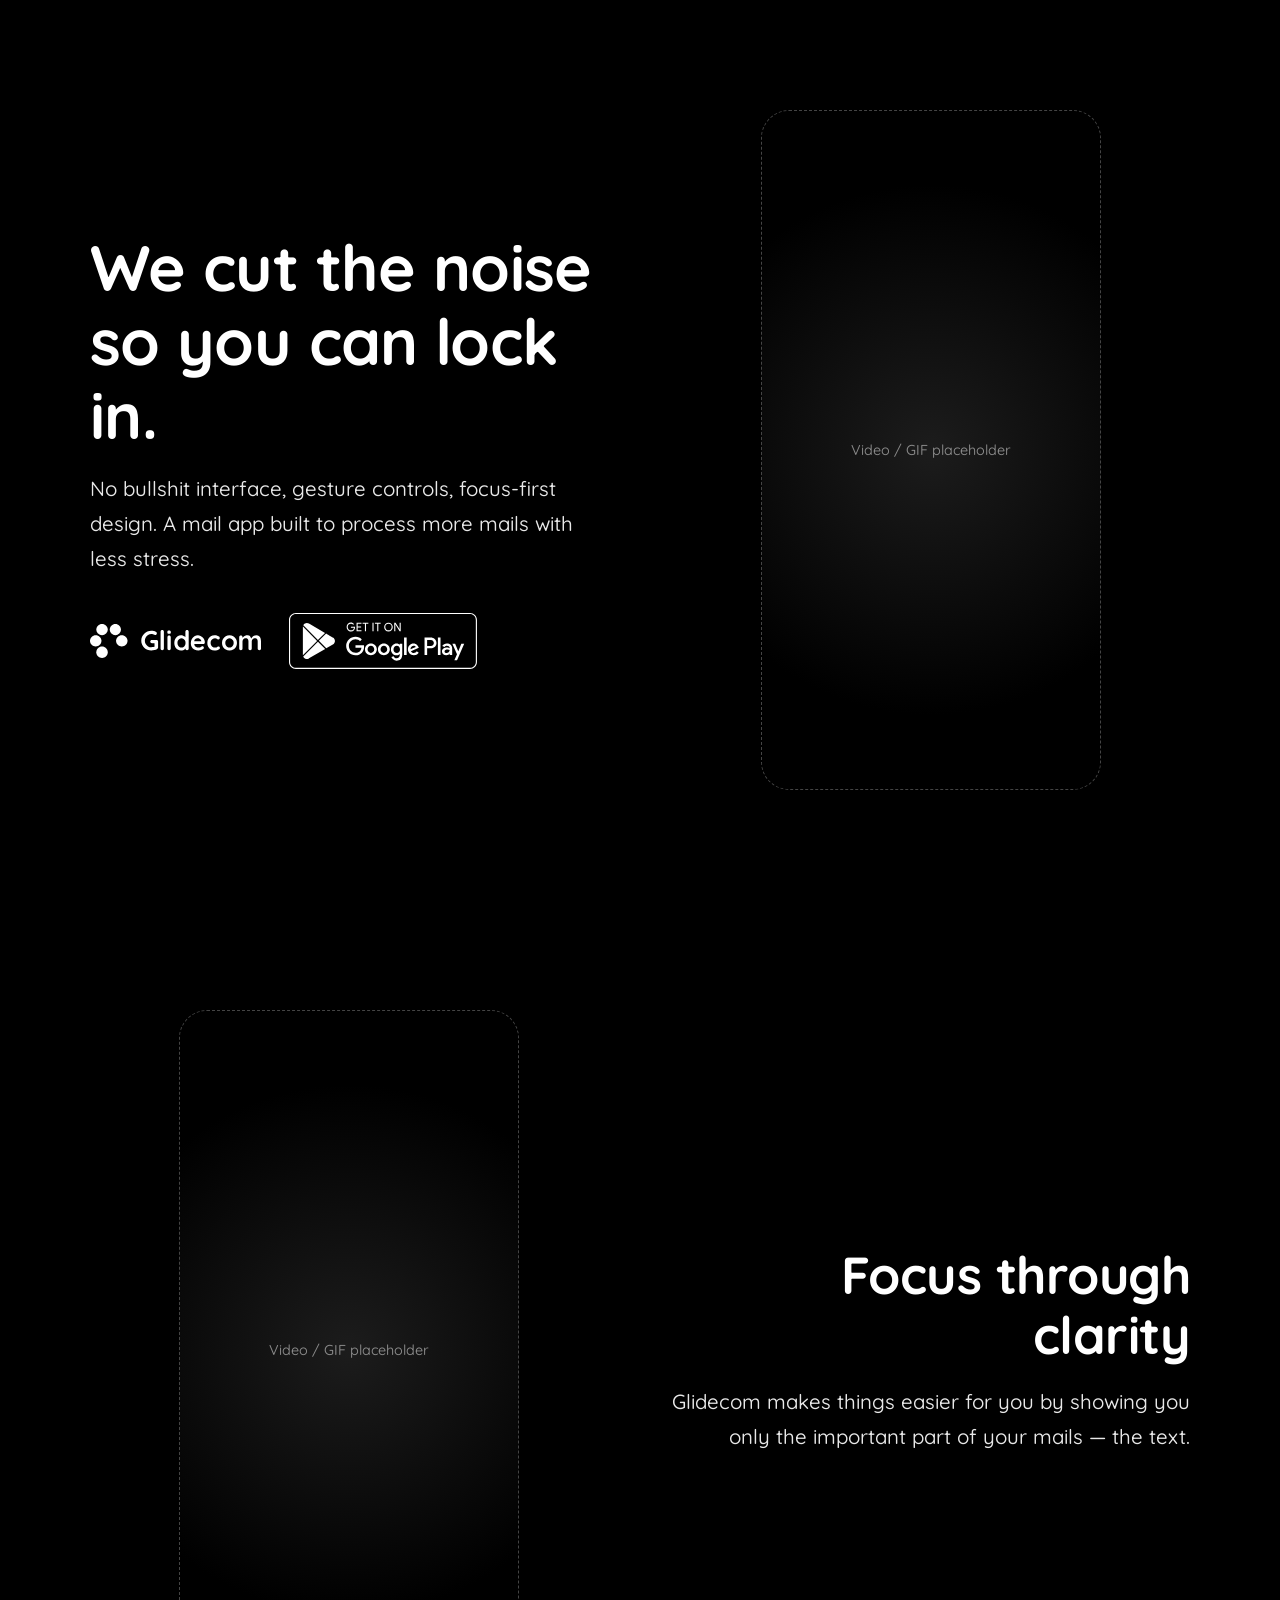
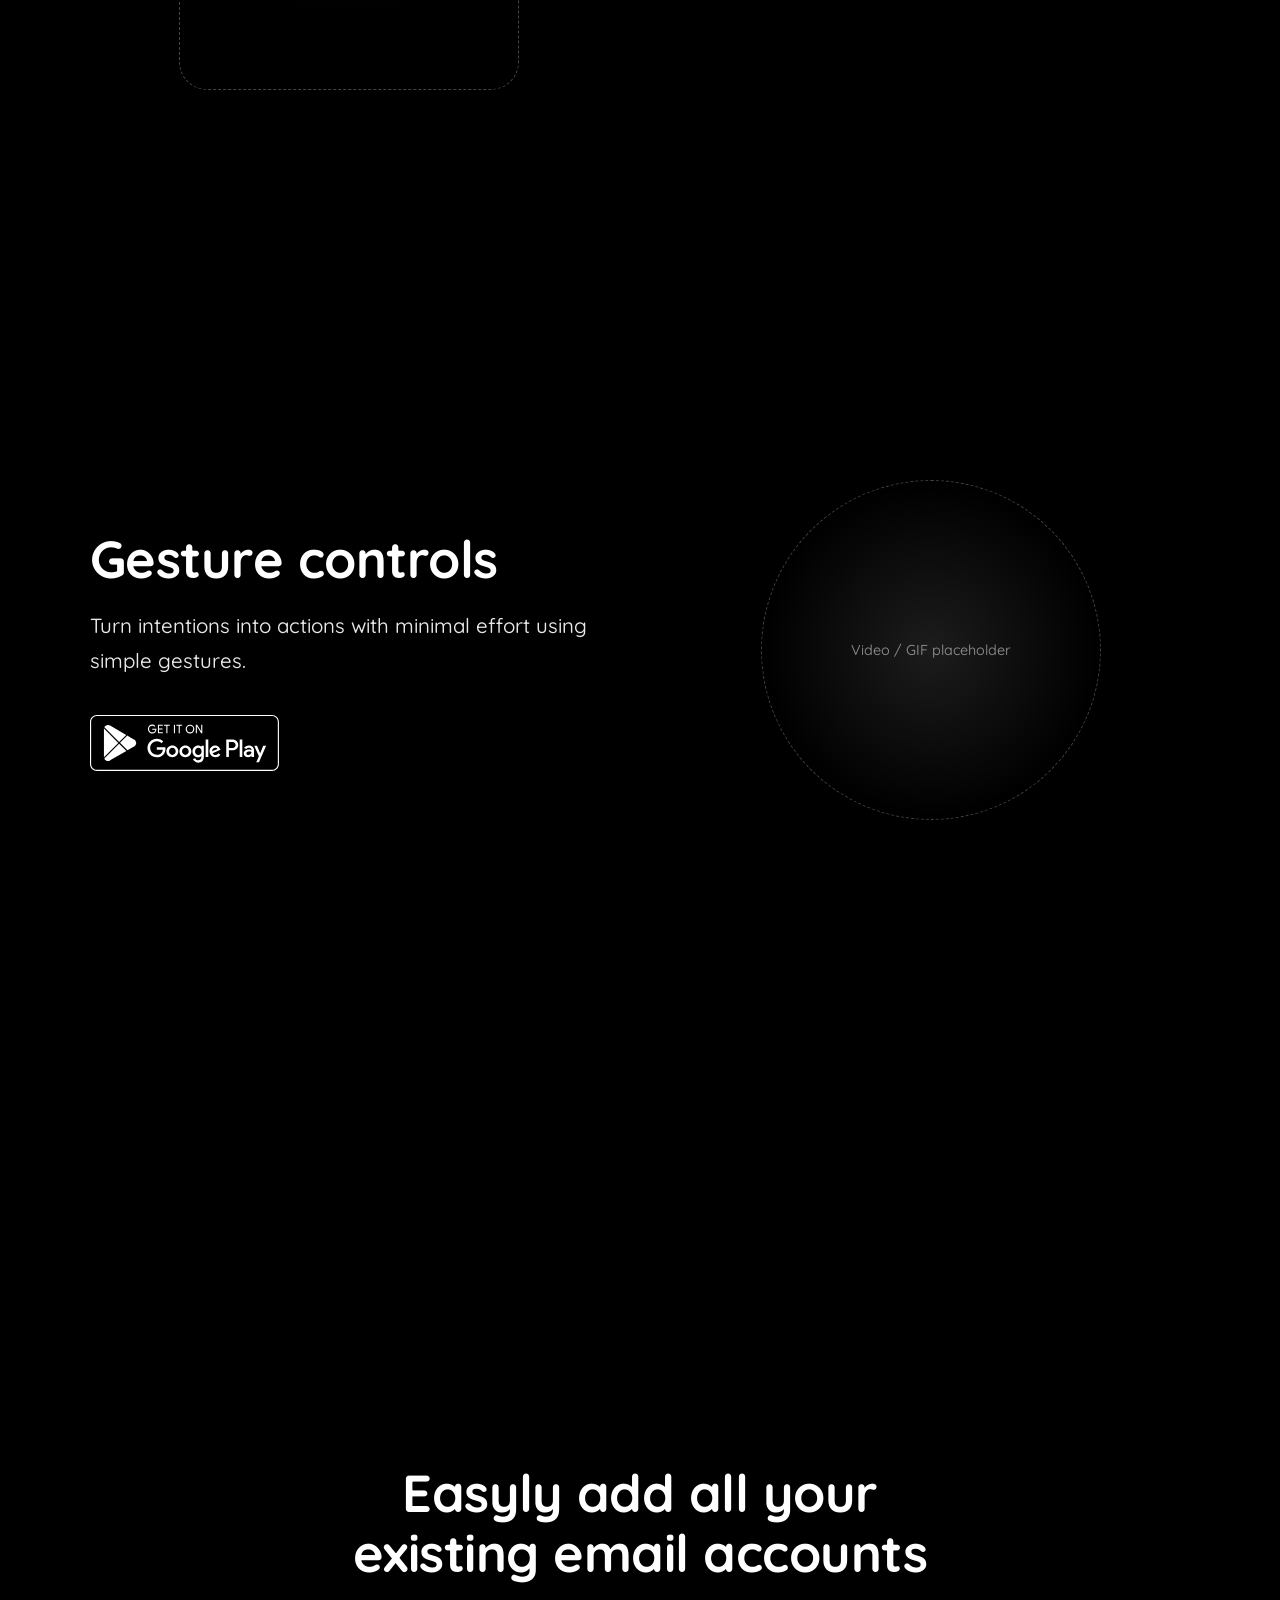
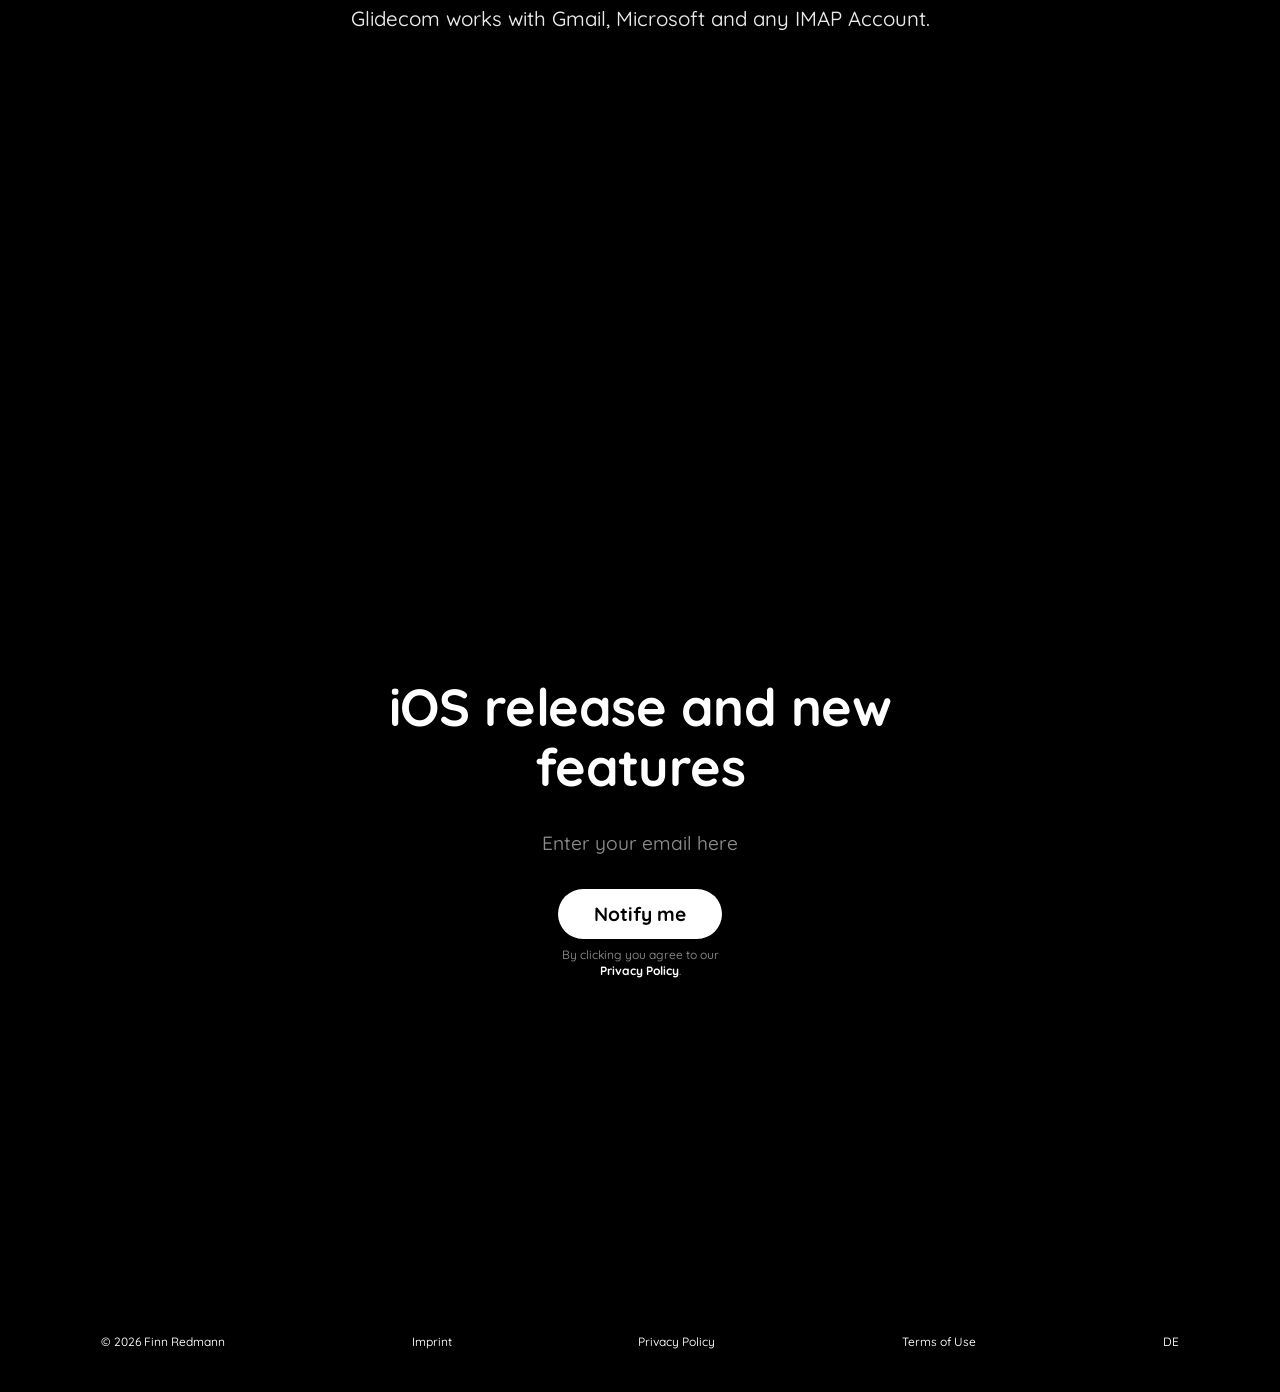
==== commit 9ae527af: "more info for google brand verification" ====
--- a/index.html
+++ b/index.html
@@ -16,8 +16,8 @@
   <div class="split">
     <div>
       <h1>We cut the noise so you can lock in.</h1>
-      <p class="lead">No bullshit interface, gesture controls, focus-first design — built to process more mails with less
-        stress.</p>
+      <p class="lead">No bullshit interface, gesture controls, focus-first design. A mail app built to process more mails with
+        less stress.</p>
       <div class="cta">
         <img class="logo" src="assets/glidecom_logo_text.svg" alt="Glidecom">
         <a href="#" aria-label="Get it on Google Play"><img class="badge" src="assets/play_store_badge_desaturated.svg"
@@ -59,6 +59,13 @@
 
 <section class="page">
   <div class="center">
+    <h2>Easyly add all your existing email accounts</h2>
+    <p class="lead">Glidecom works with Gmail, Microsoft and any IMAP Account.</p>
+  </div>
+</section>
+
+<section class="page">
+  <div class="center">
     <h2>iOS release and new features</h2>
     <div id="signup">
       <form id="nl" class="nl" data-ok="You're on the list. We'll let you know." data-dup="You're already on the list."
